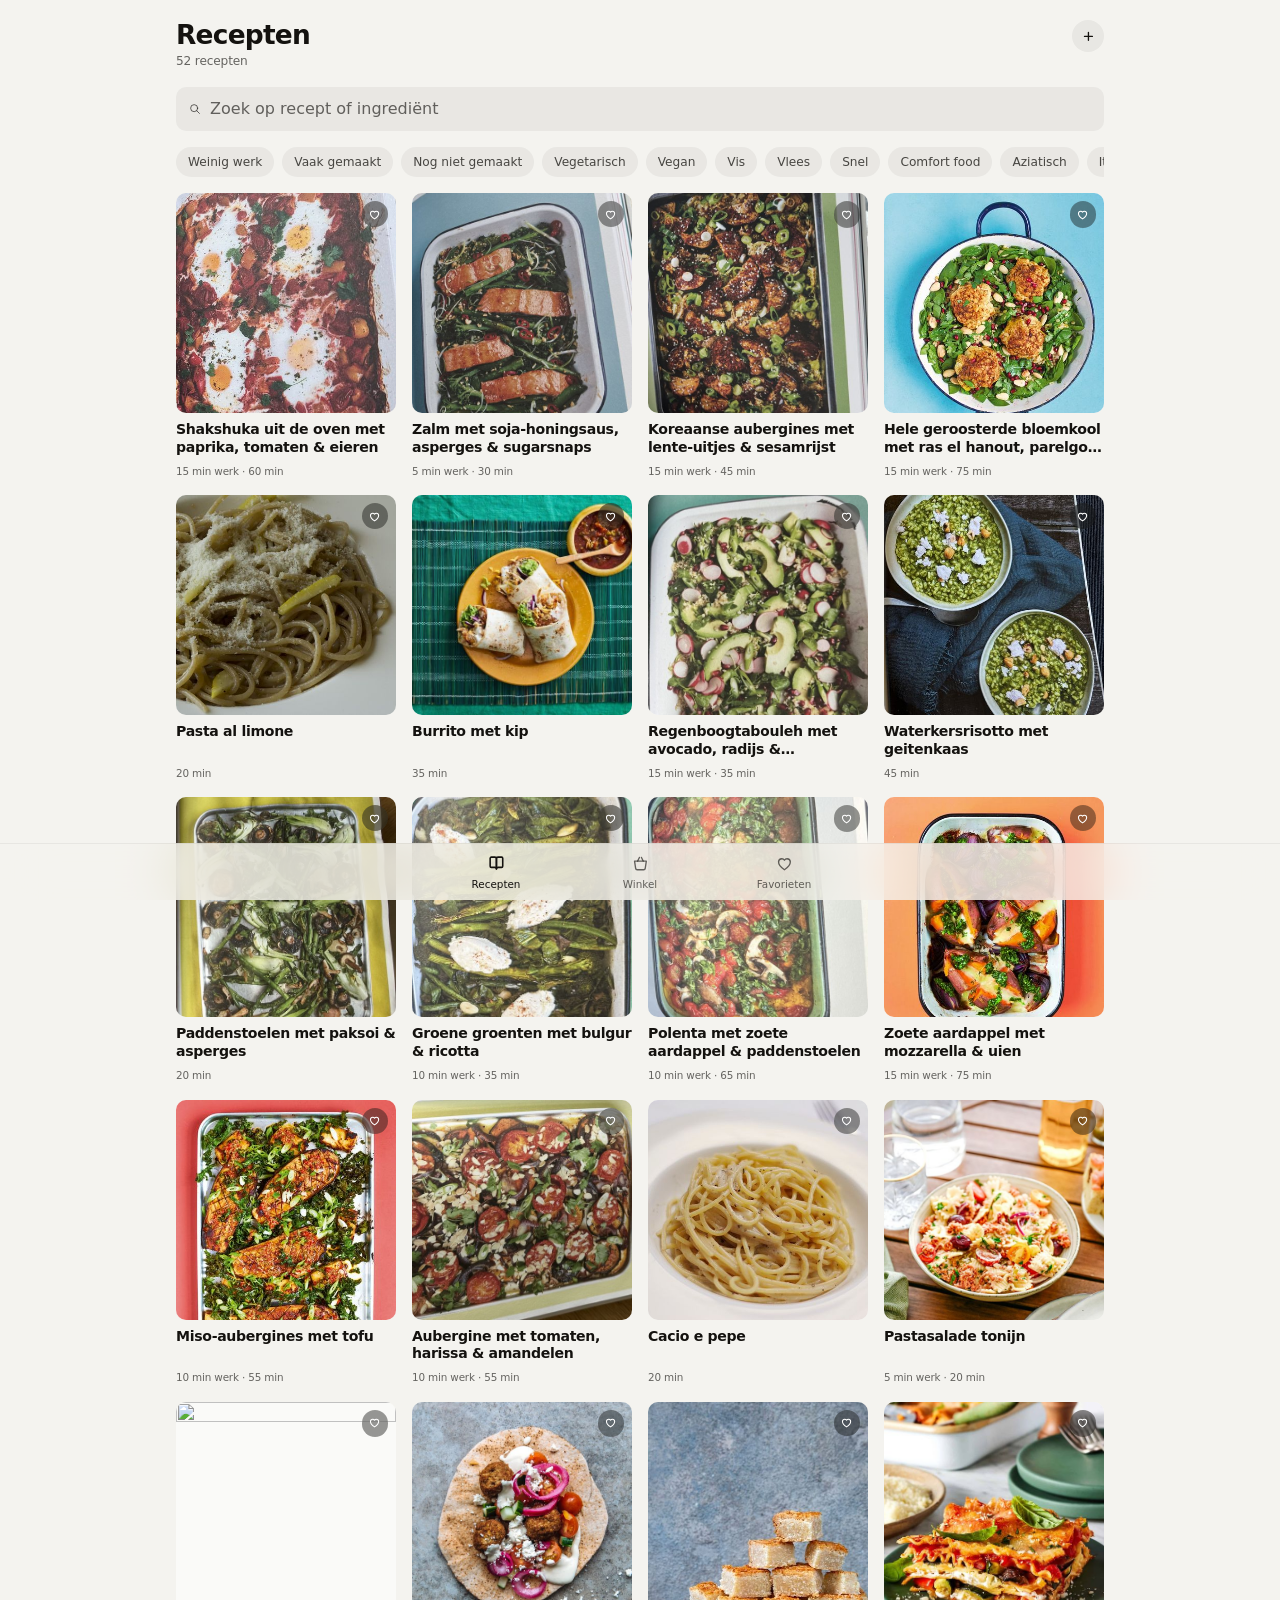
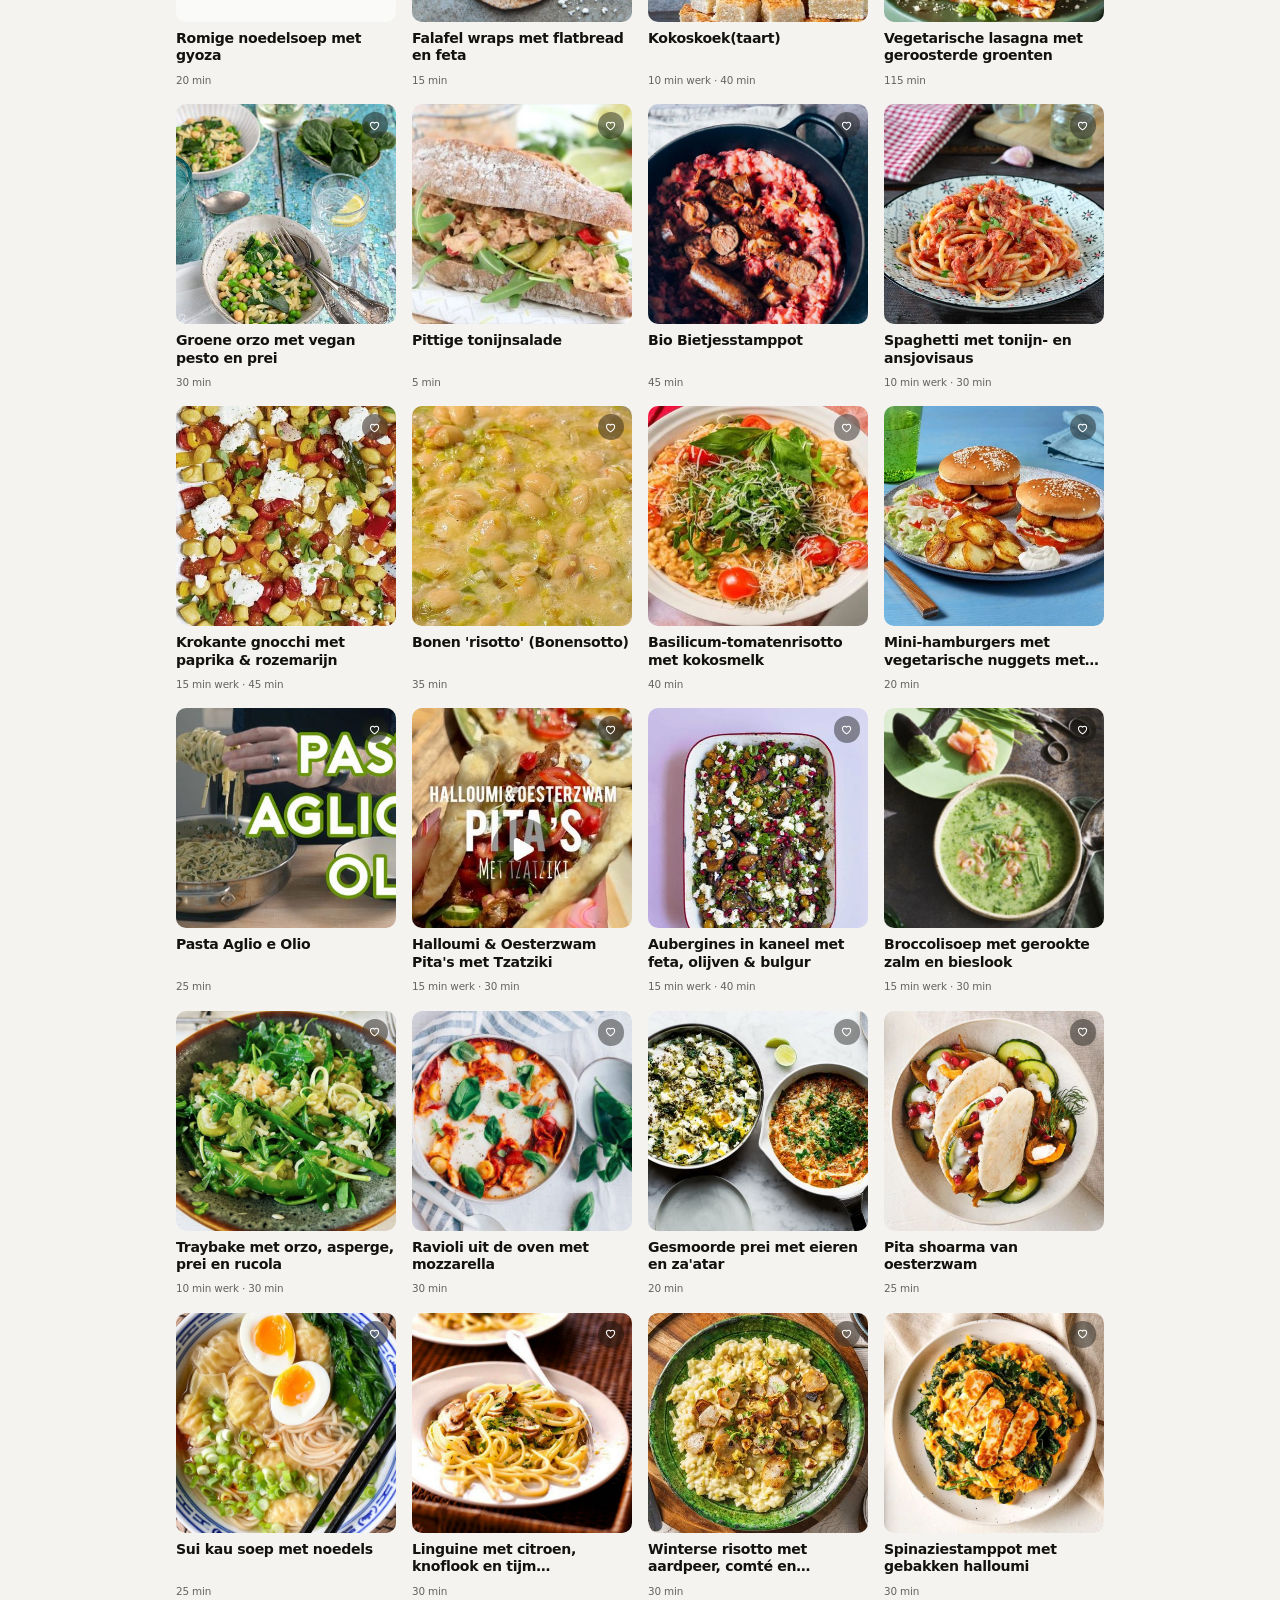
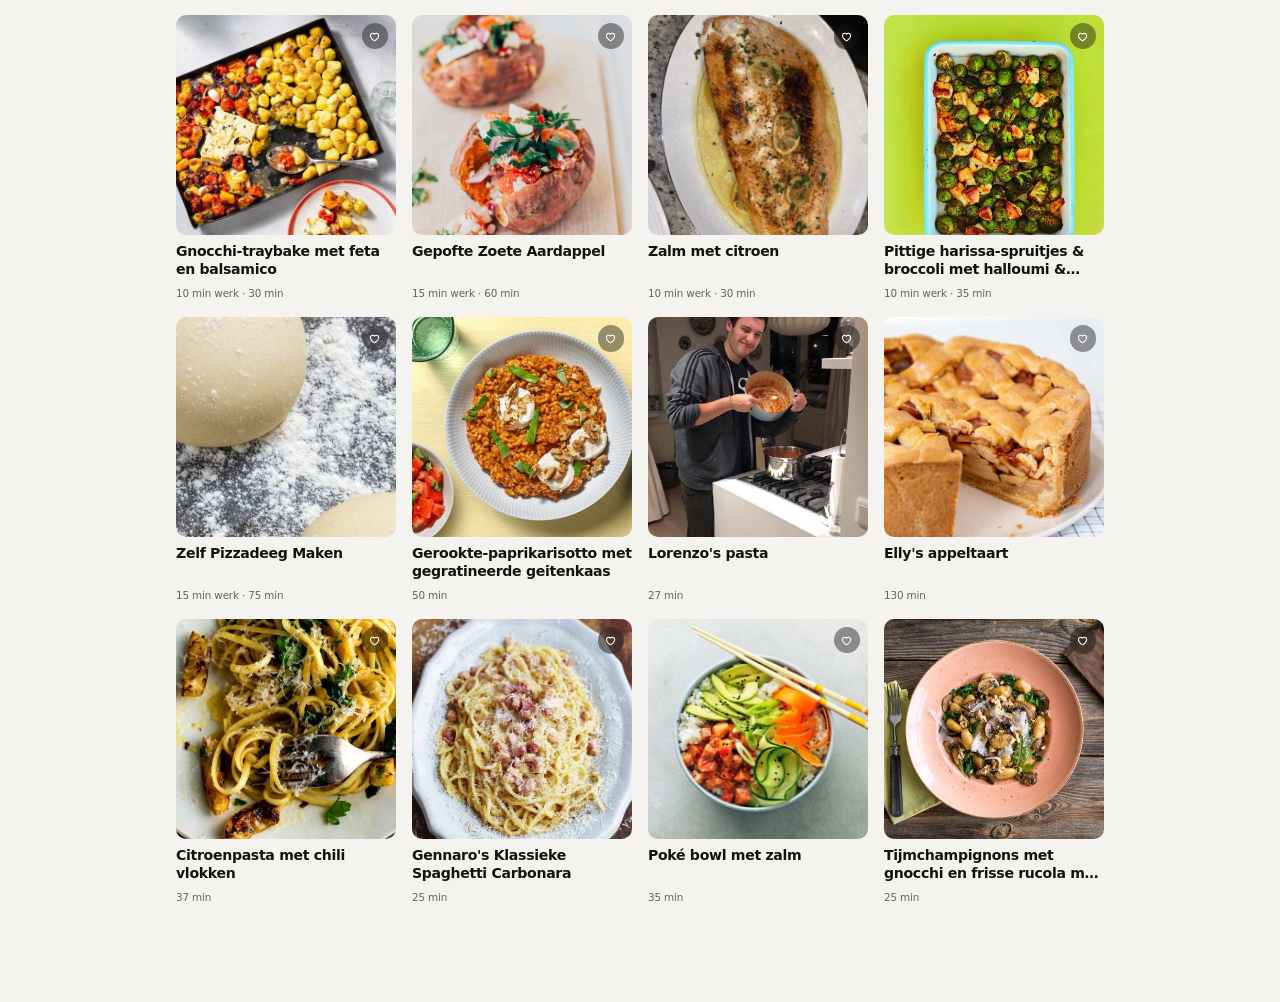
==== docs/index.html @ 6eaf12d1 "Lichtere precache, stillere controle, boodschappen over meerdere recepten Service worker: het eerste" ====
<!DOCTYPE html>
<html lang="nl">
<head>
  <meta charset="UTF-8">
  <meta name="viewport" content="width=device-width, initial-scale=1, viewport-fit=cover">
  <meta name="theme-color" content="#FFFFFF" media="(prefers-color-scheme: light)">
  <meta name="theme-color" content="#0B0B0A" media="(prefers-color-scheme: dark)">
  <meta name="description" content="Persoonlijke receptenverzameling van Shar &amp; Robin">
  <meta property="og:title" content="Onze Recepten">
  <meta property="og:description" content="Persoonlijke receptenverzameling van Shar &amp; Robin">
  <meta property="og:type" content="website">
  <title>Onze Recepten</title>
  <link rel="stylesheet" href="./css/style.css?v=311950">
  <link rel="manifest" href="./manifest.json">
  <link rel="apple-touch-icon" href="./img/icon-192.png">
  <meta name="apple-mobile-web-app-capable" content="yes">
</head>
<body>

<svg width="0" height="0" style="position:absolute" aria-hidden="true"><defs>
  <g id="i-boek"><path d="M4 5.5A1.5 1.5 0 0 1 5.5 4H10a2 2 0 0 1 2 2v13a2 2 0 0 0-2-2H5.5A1.5 1.5 0 0 1 4 15.5z"/><path d="M20 5.5A1.5 1.5 0 0 0 18.5 4H14a2 2 0 0 0-2 2v13a2 2 0 0 1 2-2h4.5a1.5 1.5 0 0 0 1.5-1.5z"/></g>
  <g id="i-mand"><path d="M4.5 9h15l-1.4 9.2a2 2 0 0 1-2 1.8H7.9a2 2 0 0 1-2-1.8z"/><path d="M8.5 9l2.2-4.6M15.5 9l-2.2-4.6"/></g>
  <g id="i-hart"><path d="M12 20s-7.5-4.7-7.5-10A4.2 4.2 0 0 1 8.7 6c1.4 0 2.6.7 3.3 1.9C12.7 6.7 13.9 6 15.3 6a4.2 4.2 0 0 1 4.2 4c0 5.3-7.5 10-7.5 10z"/></g>
  <g id="i-zoek"><circle cx="10.5" cy="10.5" r="6"/><path d="M15 15l4.5 4.5"/></g>
  <g id="i-plus"><path d="M12 7v10M7 12h10"/></g>
</defs></svg>

  <header class="site-header">
    <div>
      <h1 class="grote-titel" id="kop-titel">Recepten</h1>
      <p class="ondertitel" id="recept-teller"></p>
    </div>
    <a class="rondknop" href="./import.html" aria-label="Recept toevoegen">
      <svg class="ic" viewBox="0 0 24 24"><use href="#i-plus"/></svg>
    </a>
  </header>

  <main class="container">
    <div class="search-bar">
      <label class="zoekveld">
        <svg class="ic klein" viewBox="0 0 24 24"><use href="#i-zoek"/></svg>
        <input type="search" id="zoekbalk" placeholder="Zoek op recept of ingrediënt" autocomplete="off">
      </label>
    </div>
    <div class="tag-filters" id="tag-filters"></div>
    <div class="recepten-grid" id="recepten-grid"></div>
  </main>

  <nav class="tabbalk" aria-label="Hoofdnavigatie">
    <a class="tab" href="./index.html" aria-current="page">
      <svg class="ic" viewBox="0 0 24 24"><use href="#i-boek"/></svg><em>Recepten</em></a>
    <a class="tab" href="./winkel.html">
      <svg class="ic" viewBox="0 0 24 24"><use href="#i-mand"/></svg><em>Winkel</em></a>
    <a class="tab" href="./index.html?favoriet=1">
      <svg class="ic" viewBox="0 0 24 24"><use href="#i-hart"/></svg><em>Favorieten</em></a>
  </nav>

  <script src="./js/gedeeld.js?v=311950"></script>
  <script>
    const ALLE_TAGS = ['vegetarisch','vegan','vis','vlees','snel','comfort food',
                       'Aziatisch','Italiaans','ontbijt','lunch','diner','snack'];

    let alleRecepten = [];
    let actiefTag = null;
    let zoekterm = '';
    let alleenFavorieten = new URLSearchParams(location.search).get('favoriet') === '1';
    let kookfilter = null;          // 'werk' | 'vaak' | 'nooit' | null

    /* Weinig werk: hooguit een kwartier snijden, en daarna doet de oven of de
       koelkast het. Dat is de reden om voor een traybake te kiezen. */
    function weinigWerk(r) {
      return (r.actieve_tijd || 99) <= 15 && (r.passieve_tijd || 0) >= 15;
    }

    async function laadRecepten() {
      const res = await fetch('./data/recepten.json', { cache: 'no-cache' });
      alleRecepten = (await res.json()).recepten;
      if (alleenFavorieten) {
        document.getElementById('kop-titel').textContent = 'Favorieten';
        document.querySelectorAll('.tab').forEach(t =>
          t.removeAttribute('aria-current'));
        document.querySelectorAll('.tab')[2].setAttribute('aria-current', 'page');
      }
      renderTags();
      renderRecepten();
    }

    function renderTags() {
      const c = document.getElementById('tag-filters');
      const chips = [
        { id: 'werk',  label: 'Weinig werk',  aan: kookfilter === 'werk' },
        { id: 'vaak',  label: 'Vaak gemaakt',  aan: kookfilter === 'vaak' },
        { id: 'nooit', label: 'Nog niet gemaakt', aan: kookfilter === 'nooit' },
      ].map(x => `<button class="tag-btn${x.aan ? ' active' : ''}" data-kook="${x.id}">${x.label}</button>`);

      const tags = ALLE_TAGS
        .filter(t => alleRecepten.some(r => r.tags.includes(t)))
        .map(t => `<button class="tag-btn${actiefTag === t ? ' active' : ''}" data-tag="${t}">${metHoofdletter(t)}</button>`);

      c.innerHTML = chips.join('') + tags.join('');
      c.querySelectorAll('.tag-btn').forEach(b => b.addEventListener('click', () => {
        if (b.dataset.kook) {
          kookfilter = kookfilter === b.dataset.kook ? null : b.dataset.kook;
        } else {
          actiefTag = actiefTag === b.dataset.tag ? null : b.dataset.tag;
        }
        renderTags(); renderRecepten();
      }));
    }

    /* Zoeken op 'ui' gaf 43 van de 52 recepten, want 'ui' zit ook in bouillon,
       kristalsuiker en linguine. En 'ei' in kwaliteit en kleingehakt.
       Daarom: korte termen moeten aan het begin van een woord staan. Vanaf
       vier letters mag het ook middenin, want dan zoek je meestal op een
       samenstelling — 'kool' hoort boerenkool en bloemkool te vinden. */
    function zoekMatch(r, term) {
      const woordBegin = new RegExp('(^|[^a-zà-ÿ])' + term.replace(/[.*+?^${}()|[\]\\]/g, '\\$&'), 'i');
      const raak = (tekst) => term.length >= 4
        ? tekst.toLowerCase().includes(term)
        : woordBegin.test(tekst);
      return raak(r.titel) || r.ingredienten.some(i => raak(i.naam));
    }

    function renderRecepten() {
      const grid = document.getElementById('recepten-grid');
      let lijst = [...alleRecepten];

      if (alleenFavorieten) {
        const fav = laadFavorieten();
        lijst = lijst.filter(r => fav.includes(r.id));
      }
      if (kookfilter === 'werk')  lijst = lijst.filter(weinigWerk);
      if (kookfilter === 'vaak')  lijst = lijst.filter(r => aantalGemaakt(r.id) > 0);
      if (kookfilter === 'nooit') lijst = lijst.filter(r => aantalGemaakt(r.id) === 0);
      if (actiefTag) lijst = lijst.filter(r => r.tags.includes(actiefTag));
      if (zoekterm) lijst = lijst.filter(r => zoekMatch(r, zoekterm.toLowerCase()));

      // Wat je vaak maakt hoort bovenaan; daarna wat het laatst is toegevoegd
      lijst.sort((a, b) => aantalGemaakt(b.id) - aantalGemaakt(a.id)
                        || (b.datum_toegevoegd || '').localeCompare(a.datum_toegevoegd || ''));

      document.getElementById('recept-teller').textContent =
        lijst.length === alleRecepten.length
          ? `${lijst.length} recepten`
          : `${lijst.length} van ${alleRecepten.length} recepten`;

      if (!lijst.length) {
        grid.innerHTML = `<div class="empty-state">${
          alleenFavorieten ? 'Nog geen favorieten. Tik op een hartje om er een toe te voegen.'
                           : 'Geen recepten gevonden.'}</div>`;
        return;
      }

      const fav = laadFavorieten();
      grid.innerHTML = lijst.map(r => {
        // Het overzicht gebruikt de kleine versie uit img/kaart: een kaartje is
        // 171px breed, de grote foto 1400px. Scheelt zeventig procent over
        // mobiel internet. Bestaat die niet, dan valt hij terug op de grote.
        const kaartFoto = r.afbeelding && !r.afbeelding.startsWith('http')
          ? r.afbeelding.replace('img/recept/', 'img/kaart/')
          : r.afbeelding;
        const img = r.afbeelding
          ? `<img class="recept-card__img" src="${kaartFoto}" alt="" loading="lazy"
                  onerror="this.onerror=null;this.src='${r.afbeelding}'">`
          : `<div class="recept-card__img-placeholder"><span>${r.titel.trim()[0] || '?'}</span></div>`;
        const aan = fav.includes(r.id);
        // Normaal is de totale tijd het getal waar je op plant. Maar bij een
        // traybake kies je juist op hoe lang je zélf bezig bent — de rest
        // staat in de oven. Dan noemen we allebei.
        const totaal = r.bereidingstijd || r.actieve_tijd;
        const tijd = weinigWerk(r)
          ? `${r.actieve_tijd} min werk · ${totaal} min`
          : `${totaal} min`;
        const gemaakt = aantalGemaakt(r.id) ? ` · ${gemaaktTekst(r.id)}` : '';
        return `
          <a class="recept-card" href="./recept.html?id=${r.id}">
            ${img}
            <button class="hart-btn" data-recept="${r.id}" aria-pressed="${aan}"
                    aria-label="${aan ? 'Uit favorieten' : 'Aan favorieten'}">
              <svg viewBox="0 0 24 24"><use href="#i-hart"/></svg></button>
            <span class="recept-card__title">${r.titel}</span>
            <span class="recept-card__meta">${tijd}${gemaakt}</span>
          </a>`;
      }).join('');

      grid.querySelectorAll('.hart-btn').forEach(k => k.addEventListener('click', e => {
        e.preventDefault(); e.stopPropagation();
        const aan = wisselFavoriet(k.dataset.recept);
        k.setAttribute('aria-pressed', String(aan));
        if (alleenFavorieten) renderRecepten();
      }));
    }

    document.getElementById('zoekbalk').addEventListener('input', e => {
      zoekterm = e.target.value.trim();
      renderRecepten();
    });

    if ('serviceWorker' in navigator) navigator.serviceWorker.register('./sw.js').catch(() => {});
    laadRecepten();
  </script>
</body>
</html>
---- docs/css/style.css ----
/* ==========================================================================
   Onze Recepten
   Grijswaarde-interface: de enige kleur komt uit het eten. Licht en donker
   volgen het systeem. Alle maten in rem, zodat Dynamic Type werkt.
   ========================================================================== */

:root {
  /* LICHT — papier, geen systeemgrijs en geen crème */
  /* De kaart is de lichtere laag, net als in donkere modus. Zo ligt hij
     zichtbaar op de pagina in plaats van erin te verdwijnen; wit-op-wit
     met 2% verschil las als één vlak. */
  --grond:#F4F3EF; --grond-rgb:244,243,239;
  --laag:#FFFFFF; --laag-2:#FAFAF8;
  --lijn:rgba(20,18,15,.11); --lijn-sterk:rgba(20,18,15,.20);
  --inkt:#14120F;
  --inkt-2:rgba(20,18,15,.76);   /* donkere inkt heeft méér dekking nodig */
  --inkt-3:rgba(20,18,15,.64);   /* dan lichte inkt voor hetzelfde contrast */
  --inkt-om:#FFFFFF;
  --vlak:rgba(20,18,15,.05);
  --actief:#1C7F3B;
  --waarschuwing:#B2521B;
  --echo:0;                      /* op papier geen vervaagde foto achter tekst */
  --titel-over:0px; --titel-op-foto:var(--inkt); --titel-schaduw:none; --scrim:0;

  --sf:-apple-system,BlinkMacSystemFont,"SF Pro Text","SF Pro Display",
       "Helvetica Neue","Segoe UI",system-ui,sans-serif;

  /* Zes stappen, geen willekeurige decimalen. In rem voor Dynamic Type. */
  --t-display:1.88rem; --t-kop:1.65rem; --t-title:1.29rem; --t-body:1rem;
  --t-sub:.88rem; --t-foot:.76rem; --t-cap:.65rem;

  --r-groep:16px; --r-klein:8px; --r-groot:20px; --r-ctl:10px; --r-pil:999px;
  /* Ruimteschaal op een 4-punts raster. In rem, niet px: zo groeit de ruimte
     mee als iemand de tekst groter zet. Bij standaardgrootte is --s-1 exact
     4px, --s-4 exact 16px, enzovoort. Gebruik deze en verzin geen eigen maat. */
  --s-1:.25rem; --s-2:.5rem;  --s-3:.75rem; --s-4:1rem;
  --s-5:1.25rem; --s-6:1.5rem; --s-7:2rem;  --s-8:2.5rem; --s-9:3rem;
  --marge:var(--s-4);
}

@media (prefers-color-scheme:dark){ :root:not([data-theme="light"]){
  /* DONKER — de foto gloeit in een donkere kamer */
  --grond:#0B0B0A; --grond-rgb:11,11,10;
  --laag:#151413; --laag-2:#1E1D1B;
  --lijn:rgba(255,255,255,.09); --lijn-sterk:rgba(255,255,255,.16);
  --inkt:#FAF9F7;
  --inkt-2:rgba(250,249,247,.70);
  --inkt-3:rgba(250,249,247,.54);
  --inkt-om:#111111;
  --vlak:rgba(255,255,255,.06);
  --actief:#5BC46A;
  --waarschuwing:#E8913F;
  --echo:.20;
  --titel-over:-2.6rem; --titel-op-foto:#FFFFFF;
  --titel-schaduw:0 1px 24px rgba(0,0,0,.55); --scrim:1;
}}
:root[data-theme="dark"]{
  --grond:#0B0B0A; --grond-rgb:11,11,10;
  --laag:#151413; --laag-2:#1E1D1B;
  --lijn:rgba(255,255,255,.09); --lijn-sterk:rgba(255,255,255,.16);
  --inkt:#FAF9F7;
  --inkt-2:rgba(250,249,247,.70);
  --inkt-3:rgba(250,249,247,.54);
  --inkt-om:#111111;
  --vlak:rgba(255,255,255,.06);
  --actief:#5BC46A;
  --waarschuwing:#E8913F;
  --echo:.20;
  --titel-over:-2.6rem; --titel-op-foto:#FFFFFF;
  --titel-schaduw:0 1px 24px rgba(0,0,0,.55); --scrim:1;
}

*,*::before,*::after{ box-sizing:border-box; margin:0; padding:0 }

/* ── DYNAMIC TYPE ──────────────────────────────────────────────────────────
   iOS geeft via -apple-system-body de tekstgrootte terug die de gebruiker in
   Instellingen heeft gekozen. Omdat alles in rem staat, schaalt de hele app
   daarmee mee. Zonder die ondersteuning valt hij terug op de browserinstelling. */
html{ font-size:100%; -webkit-text-size-adjust:100%; scroll-behavior:smooth }
@supports (font:-apple-system-body){
  html{ font:-apple-system-body; font-family:var(--sf) }
}

body{
  font-family:var(--sf);
  background:var(--grond);
  color:var(--inkt);
  font-size:var(--t-body);
  line-height:1.47;
  letter-spacing:-.01em;
  min-height:100vh;
  -webkit-font-smoothing:antialiased;
  -moz-osx-font-smoothing:grayscale;
}
a{ color:inherit }
::selection{ background:var(--vlak) }
:focus-visible{ outline:2px solid var(--inkt); outline-offset:2px; border-radius:var(--r-klein) }

/* ── ICONEN ──────────────────────────────────────────────────────────────── */
.ic{ width:min(1.18rem,26px); height:min(1.18rem,26px); stroke:currentColor; stroke-width:1.7; fill:none;
     stroke-linecap:round; stroke-linejoin:round; display:block; flex-shrink:0 }
.ic.klein{ width:min(.88rem,20px); height:min(.88rem,20px) }

/* ── LAYOUT ──────────────────────────────────────────────────────────────── */
.container{ max-width:60rem; margin:0 auto; padding:0 var(--marge) 6rem }
.site-header{ max-width:60rem; margin:0 auto;
  padding:var(--s-5) var(--marge) 0; display:flex; justify-content:space-between;
  align-items:flex-start; gap:var(--s-4); flex-wrap:wrap }
.site-header>div{ min-width:0; flex:1 }

.grote-titel{ font-size:min(var(--t-kop),42px); overflow-wrap:break-word; font-weight:700; letter-spacing:-.028em; line-height:1.1 }
.ondertitel{ font-size:var(--t-foot); color:var(--inkt-3); margin-top:var(--s-1) }

/* Gerechtnaam */
.gerecht{ font-weight:700; letter-spacing:-.032em; line-height:1.06; text-wrap:balance }

/* ── ZOEKEN EN FILTEREN ──────────────────────────────────────────────────── */
.search-bar{ display:flex; gap:var(--s-2); align-items:center; margin:var(--s-4) 0 var(--s-4) }
/* Minstens 44px hoog: je tikt hier met een mandje in je andere hand. */
.zoekveld{ flex:1; display:flex; align-items:center; gap:var(--s-2); min-height:44px;
  background:var(--vlak); border-radius:var(--r-ctl); padding:var(--s-2) var(--s-3) }
.zoekveld .ic{ color:var(--inkt-3) }
/* iOS Safari zoomt het hele scherm in zodra je in een veld tikt dat kleiner
   is dan 16px. Vandaar de ondergrens; var(--t-sub) mag groter worden. */
input[type="search"],input[type="text"],textarea,select{
  font-family:inherit; font-size:max(16px,var(--t-sub)); color:var(--inkt);
  background:transparent; border:none; width:100%; padding:0 }
input[type="search"]::placeholder{ color:var(--inkt-3) }
input[type="search"]:focus,textarea:focus,select:focus{ outline:none }
select{ background:var(--vlak); border-radius:var(--r-ctl); padding:var(--s-2) var(--s-3);
  cursor:pointer; -webkit-appearance:none; appearance:none }

.rondknop{ position:relative; width:min(2rem,40px); height:min(2rem,40px); border-radius:50%;
  background:var(--vlak); color:var(--inkt); border:none; display:grid;
  place-items:center; cursor:pointer; text-decoration:none; flex-shrink:0 }
/* Raakvlak 44px, ook al is de vorm kleiner — Apple's minimum */
.rondknop::before,.portie-btn::before,.hart-btn::before{
  content:""; position:absolute; top:50%; left:50%; width:44px; height:44px;
  transform:translate(-50%,-50%) }

.tag-filters{ display:flex; gap:var(--s-2); overflow-x:auto; padding-bottom:var(--s-4);
  scrollbar-width:none; -webkit-overflow-scrolling:touch }
.tag-filters::-webkit-scrollbar{ display:none }
.tag-btn{ flex-shrink:0; padding:var(--s-2) var(--s-3); background:var(--vlak);
  color:var(--inkt-2); border:none; border-radius:var(--r-pil);
  font-family:inherit; font-size:var(--t-foot); cursor:pointer }
.tag-btn.active{ background:var(--inkt); color:var(--inkt-om); font-weight:600 }

/* ── RECEPTKAARTEN ───────────────────────────────────────────────────────── */
.recepten-grid{ display:grid; gap:var(--s-4);
  grid-template-columns:repeat(auto-fill,minmax(min(9.5rem,100%),1fr)) }
.recept-card{ position:relative; display:flex; flex-direction:column; gap:var(--s-2);
  text-decoration:none; color:inherit }
.recept-card__img,.recept-card__img-placeholder{
  width:100%; aspect-ratio:1/1; object-fit:cover; object-position:center 32%;
  border-radius:var(--r-ctl);
  background:var(--laag-2); display:block }
/* Nog geen foto? Dan de beginletter in de serif, zodat de kaart bedoeld
   oogt in plaats van stuk. */
.recept-card__img-placeholder{ display:grid; place-items:center;
  border:1px solid var(--lijn) }
.recept-card__img-placeholder span{ font-weight:600; font-size:2rem;
  color:var(--inkt-3); letter-spacing:-.03em; line-height:1 }
.recept-hero-placeholder{ display:grid; place-items:center }
.recept-hero-placeholder span{ font-size:3rem; font-weight:600;
  color:var(--inkt-3); letter-spacing:-.03em }
.recept-card__title{ font-size:min(var(--t-sub),22px);
  overflow-wrap:break-word; font-weight:600;
  line-height:1.26; letter-spacing:-.022em;
  /* twee vaste regels, anders wordt het raster rafelig */
  height:2.48em; overflow:hidden; display:-webkit-box; -webkit-line-clamp:2;
  -webkit-box-orient:vertical }
.recept-card__meta{ font-size:var(--t-cap); color:var(--inkt-3);
  font-variant-numeric:tabular-nums }
.recept-card__bron,.recept-card__beschrijving{ display:none }
.recept-card__match{ font-size:var(--t-cap); color:var(--inkt-2) }

.hart-btn{ position:absolute; top:var(--s-2); right:var(--s-2); width:min(1.65rem,34px); height:min(1.65rem,34px);
  border-radius:50%; border:none; background:rgba(11,11,10,.42);
  -webkit-backdrop-filter:blur(12px); backdrop-filter:blur(12px);
  display:grid; place-items:center; cursor:pointer; z-index:2 }
.hart-btn svg{ width:.82rem; height:.82rem; stroke:#FFF; stroke-width:1.9; fill:none;
  stroke-linecap:round; stroke-linejoin:round }
.hart-btn[aria-pressed="true"] svg{ fill:#FFF }
.hart-btn--detail{ position:static; width:min(2rem,40px); height:min(2rem,40px);
  background:var(--vlak); margin-left:auto }
.hart-btn--detail svg{ stroke:var(--inkt); width:1rem; height:1rem }
.hart-btn--detail[aria-pressed="true"] svg{ fill:var(--inkt) }

.empty-state,.not-found{ grid-column:1/-1; text-align:center; padding:var(--s-9) var(--s-4);
  color:var(--inkt-3); font-size:var(--t-sub) }

/* ── TABBALK ─────────────────────────────────────────────────────────────── */
.tabbalk{ position:fixed; left:0; right:0; bottom:0; z-index:60;
  background:rgba(var(--grond-rgb),.80);
  -webkit-backdrop-filter:blur(26px) saturate(180%);
  backdrop-filter:blur(26px) saturate(180%);
  box-shadow:inset 0 .5px 0 var(--lijn);
  padding:.5rem 0 calc(.3rem + env(safe-area-inset-bottom));
  display:grid; grid-template-columns:repeat(3,1fr) }
.tab{ display:flex; flex-direction:column; align-items:center; justify-content:center;
  gap:var(--s-1); min-height:44px; color:var(--inkt-3); text-decoration:none; padding:2px 0 }
.tab[aria-current="page"]{ color:var(--inkt) }
.tab em{ font-size:min(var(--t-cap),13px); font-style:normal; font-weight:500; letter-spacing:0 }
.tab[aria-current="page"] svg{ stroke-width:2 }

/* ── DETAILPAGINA ────────────────────────────────────────────────────────── */
.echo{ position:fixed; inset:0; z-index:-1; overflow:hidden; pointer-events:none }
.echo img{ position:absolute; top:-20%; left:-24%; width:148%; height:72%;
  object-fit:cover; filter:blur(60px) saturate(140%); opacity:var(--echo) }
.echo::after{ content:""; position:absolute; inset:0;
  background:linear-gradient(to bottom,rgba(var(--grond-rgb),.55) 0%,
    rgba(var(--grond-rgb),.93) 34%,var(--grond) 56%) }

.recept-hero{ position:relative; width:100%; max-height:42vh; object-fit:cover;
  object-position:center 32%; display:block; background:var(--laag-2) }
.recept-hero-placeholder{ width:100%; height:26vh; background:var(--laag-2) }
.hero-wrap{ position:relative }
.hero-wrap::after{ content:""; position:absolute; inset:0; opacity:var(--scrim);
  pointer-events:none;
  background:linear-gradient(to top,var(--grond) 0%,rgba(var(--grond-rgb),.6) 32%,
    transparent 76%) }
.hero-acties{ position:absolute; top:var(--s-4); left:var(--marge); right:var(--marge);
  z-index:4; display:flex; justify-content:space-between; align-items:center }
.hero-acties .rondknop{ width:2.1rem; height:2.1rem; background:rgba(11,11,10,.46);
  -webkit-backdrop-filter:blur(20px) saturate(180%);
  backdrop-filter:blur(20px) saturate(180%); color:#FFF }

.recept-detail{ max-width:44rem; margin:0 auto; padding:0 var(--marge) 7rem }
.recept-detail__header{ margin-top:var(--titel-over); position:relative; z-index:3 }
.recept-detail__title{ font-size:min(var(--t-display),46px);
  overflow-wrap:break-word;
  font-weight:700; letter-spacing:-.032em; line-height:1.06; text-wrap:balance;
  color:var(--titel-op-foto); text-shadow:var(--titel-schaduw) }
.recept-detail__meta{ display:flex; flex-wrap:wrap; gap:var(--s-2); align-items:center;
  font-size:var(--t-foot); color:var(--inkt-2); margin-top:var(--s-2) }
.recept-detail__meta .pip{ width:2.5px; height:2.5px; border-radius:50%;
  background:var(--inkt-3) }
.gemaakt{ display:flex; align-items:center; gap:var(--s-2); font-size:var(--t-foot);
  color:var(--inkt-2); margin-top:var(--s-2) }
.gemaakt .ic{ stroke:var(--actief) }
.recept-detail__tags{ display:flex; flex-wrap:wrap; gap:var(--s-1); margin-top:var(--s-2) }
.tag{ font-size:var(--t-cap); padding:2px var(--s-2); border-radius:var(--r-pil);
  background:var(--vlak); color:var(--inkt-3) }
.terug-link{ display:none }

/* ── FASE-TABS ───────────────────────────────────────────────────────────── */
.fase-balk{ position:sticky; top:0; z-index:40; margin:var(--s-5) 0 var(--s-4);
  padding:var(--s-2) 0; background:rgba(var(--grond-rgb),.84);
  -webkit-backdrop-filter:blur(20px) saturate(180%);
  backdrop-filter:blur(20px) saturate(180%) }
.fase-tabs{ position:relative; display:grid; grid-auto-flow:column;
  /* minmax(0,1fr) zodat de kolommen mogen krimpen bij grote letters */
  grid-auto-columns:minmax(0,1fr); background:var(--vlak); border-radius:var(--r-ctl); padding:2px }
.fase-tabs__pil{ position:absolute; top:2px; bottom:2px; border-radius:var(--r-klein);
  background:var(--inkt); pointer-events:none;
  transition:transform .3s cubic-bezier(.32,.72,0,1),width .3s cubic-bezier(.32,.72,0,1) }
.fase-tab{ position:relative; z-index:1; border:none; background:none;
  font-family:inherit; font-size:min(var(--t-foot),13px); font-weight:600; color:var(--inkt-2);
  padding:var(--s-2) var(--s-1); cursor:pointer; border-radius:var(--r-klein);
  display:flex; align-items:center; justify-content:center; gap:var(--s-1);
  min-width:0; overflow:hidden; transition:color .22s ease }
/* Het label krijgt zijn eigen ruimte zodat hij rechts afbreekt met een puntje,
   in plaats van gecentreerd aan beide kanten te worden afgeknipt. */
.fase-tab__label{ flex:0 1 auto; min-width:0; overflow:hidden;
  text-overflow:ellipsis; white-space:nowrap }
.fase-tab[aria-selected="true"]{ color:var(--inkt-om) }
.fase-tab__badge{ font-weight:400; color:var(--inkt-3); font-variant-numeric:tabular-nums }
.fase-tab[aria-selected="true"] .fase-tab__badge{ color:rgba(var(--grond-rgb),.75) }
.fase-paneel[hidden]{ display:none }

/* ── GROEPEN EN LIJSTEN ──────────────────────────────────────────────────── */
.blok-titel,.groepkop{ font-size:var(--t-foot); font-weight:600; letter-spacing:.09em;
  text-transform:uppercase; color:var(--inkt-3); padding:var(--s-5) var(--s-4) var(--s-2) }
.ingredienten-lijst{ list-style:none; background:var(--laag);
  border-radius:var(--r-groep); overflow:hidden }
.ingredienten-lijst li{ display:flex; align-items:center; gap:var(--s-3); flex-wrap:wrap;
  padding:var(--s-3) var(--s-3); min-height:2.7rem }
.ingredienten-lijst li+li{ box-shadow:inset 0 .5px 0 var(--lijn) }
.ingredienten-lijst li.ing--gedaan{ opacity:.36 }
.ingredienten-lijst li.ing--gedaan .ingredient-naam{ text-decoration:line-through }

.vink{ position:relative; width:min(1.3rem,28px); height:min(1.3rem,28px); border-radius:50%;
  border:1.6px solid var(--inkt-3); flex-shrink:0; display:grid; place-items:center;
  cursor:pointer; background:none; padding:0 }
.vink::before{ content:""; position:absolute; top:50%; left:50%; width:44px;
  height:44px; transform:translate(-50%,-50%) }
.vink svg{ display:none; width:.7rem; height:.7rem; stroke:var(--inkt-om);
  stroke-width:2.4; fill:none; stroke-linecap:round; stroke-linejoin:round }
.vink[aria-pressed="true"]{ background:var(--inkt); border-color:var(--inkt) }
.vink[aria-pressed="true"] svg{ display:block }

.ingredient-foto,.ingredient-foto--leeg{ width:min(2.35rem,44px); height:min(2.35rem,44px);
  border-radius:var(--r-klein); flex-shrink:0; object-fit:contain; background:#FFF }
.ingredient-foto--leeg{ background:var(--laag-2); border:1px solid var(--lijn) }
/* Geen AH-product maar wel herkenbaar: water, zout, olie en kruiden krijgen
   een getekend icoontje in plaats van een leeg vakje. */
.ingredient-foto--icoon{ width:min(2.35rem,44px); height:min(2.35rem,44px);
  border-radius:var(--r-klein); flex-shrink:0; background:var(--vlak);
  display:grid; place-items:center }
.ingredient-foto--icoon svg{ width:58%; height:58%; fill:none; stroke:var(--inkt-2);
  stroke-width:1.5; stroke-linecap:round; stroke-linejoin:round }
.ingredient-naam{ flex:1 1 5rem; min-width:0; font-size:var(--t-body); cursor:pointer;
  line-height:1.3; overflow-wrap:anywhere }
.ingredient-ah{ display:block; font-size:var(--t-foot); color:var(--inkt-3);
  margin-top:2px; line-height:1.25; overflow-wrap:anywhere }
.ingredient-ah.let{ color:var(--waarschuwing); font-weight:600 }
.ingredient-hoeveelheid{ font-size:var(--t-body); color:var(--inkt-2);
  font-variant-numeric:tabular-nums; white-space:nowrap; cursor:pointer;
  margin-left:auto }

/* ── PORTIESCHALER ───────────────────────────────────────────────────────── */
.portie-schaler{ display:flex; align-items:center; gap:var(--s-3); flex-wrap:wrap;
  background:var(--laag); border-radius:var(--r-groep); padding:var(--s-2) var(--s-3);
  margin-bottom:var(--s-3); font-size:var(--t-sub) }
.portie-schaler label{ margin-right:auto }
.portie-btn{ position:relative; width:min(1.65rem,34px); height:min(1.65rem,34px); border:none;
  border-radius:50%; background:var(--vlak); color:var(--inkt); cursor:pointer;
  display:grid; place-items:center }
.portie-aantal{ font-size:min(var(--t-body),26px); font-weight:600; min-width:1.1rem;
  text-align:center; font-variant-numeric:tabular-nums }

/* ── STAPPEN ─────────────────────────────────────────────────────────────── */
.stappen-blok{ display:flex; flex-direction:column; gap:var(--s-2) }
.stap{ display:flex; flex-wrap:wrap; gap:var(--s-3); align-items:flex-start; background:var(--laag);
  border-radius:var(--r-groep); padding:var(--s-3) var(--s-3); cursor:pointer }
.stap--gedaan{ opacity:.42 }
.stap--gedaan .stap-tekst{ text-decoration:line-through }
.stap-nummer{ flex-shrink:0; width:1.3rem; height:1.3rem; border-radius:50%;
  background:var(--vlak); color:var(--inkt-2); font-size:var(--t-cap);
  font-weight:600; display:grid; place-items:center; font-variant-numeric:tabular-nums }
.stap--gedaan .stap-nummer{ background:var(--actief); color:#FFF }
.stap-tekst{ flex:1 1 0; min-width:0; font-size:var(--t-sub); line-height:1.5 }
.stap-timer-knop{ display:inline-flex; align-items:center; gap:var(--s-1);
  margin-left:var(--s-2); padding:2px var(--s-2); border:1px solid var(--lijn-sterk);
  border-radius:var(--r-pil); background:none; color:var(--inkt);
  font-family:inherit; font-size:var(--t-cap); font-weight:600; cursor:pointer;
  vertical-align:baseline }

/* ── KNOPPEN ─────────────────────────────────────────────────────────────── */
.kookmodus-btn,.boodschappen-btn,.print-btn,.hoofdknop{
  display:flex; align-items:center; justify-content:center; gap:var(--s-2); width:100%;
  padding:var(--s-3) var(--s-4); border:none; border-radius:var(--r-groep);
  font-family:inherit; font-size:var(--t-body); font-weight:600; cursor:pointer }
.kookmodus-btn,.hoofdknop{ background:var(--inkt); color:var(--inkt-om);
  margin-bottom:var(--s-2) }
.boodschappen-btn,.print-btn{ background:var(--vlak); color:var(--inkt);
  margin-top:var(--s-2) }

/* Verwijderen is onomkeerbaar, dus hij staat stil tot je hem echt aanwijst */
.verwijder-btn{ display:flex; align-items:center; justify-content:center; width:100%;
  margin-top:var(--s-2); padding:var(--s-3) var(--s-4); border:1px solid var(--lijn);
  border-radius:var(--r-groep); background:none; color:var(--inkt-3);
  font-family:inherit; font-size:var(--t-sub); cursor:pointer }
.verwijder-btn--zeker{ border-color:var(--waarschuwing); color:var(--waarschuwing);
  font-weight:600 }
.verwijder-btn:disabled{ opacity:.6; cursor:default }
.verwijder-uitleg{ font-size:var(--t-foot); color:var(--inkt-3); text-align:center;
  margin-top:var(--s-2); line-height:1.4 }
.verwijder-uitleg[hidden]{ display:none }

/* Melding bij het toevoegen van een foto */
.foto-status{ position:relative; z-index:5; margin:var(--s-2) var(--marge) 0;
  background:var(--laag); border:1px solid var(--lijn); border-radius:var(--r-groep);
  padding:var(--s-3) var(--s-3); font-size:var(--t-foot); color:var(--inkt-2) }
.foto-status[hidden]{ display:none }

/* Eenmalig tokenveld, in de pagina zelf */
.token-veld{ margin-top:var(--s-3); background:var(--laag); border:1px solid var(--lijn);
  border-radius:var(--r-groep); padding:var(--s-3); display:flex; flex-wrap:wrap;
  gap:var(--s-2); align-items:center }
.token-veld label{ width:100%; font-size:var(--t-cap); font-weight:600;
  letter-spacing:.06em; text-transform:uppercase; color:var(--inkt-3) }
.token-veld input{ flex:1 1 9rem; min-width:0; background:var(--vlak);
  border:none; border-radius:var(--r-ctl); padding:var(--s-2) var(--s-3);
  font-family:inherit; font-size:var(--t-sub); color:var(--inkt) }
.token-veld .token-bewaar{ flex-shrink:0; border:none; border-radius:var(--r-ctl);
  background:var(--inkt); color:var(--inkt-om); font-family:inherit;
  font-size:var(--t-sub); font-weight:600; padding:var(--s-2) var(--s-4); cursor:pointer }
.token-veld p{ width:100%; font-size:var(--t-cap); color:var(--inkt-3);
  line-height:1.45 }
.token-veld b{ color:var(--inkt-2); font-weight:600 }

.boodschappen-toast{ position:fixed; left:50%; bottom:calc(5rem + env(safe-area-inset-bottom));
  transform:translateX(-50%) translateY(1rem); background:var(--inkt);
  color:var(--inkt-om); padding:var(--s-2) var(--s-4); border-radius:var(--r-pil);
  font-size:var(--t-foot); font-weight:600; opacity:0; pointer-events:none;
  transition:opacity .25s ease,transform .25s cubic-bezier(.32,.72,0,1);
  z-index:1000; max-width:90vw; text-align:center }
.boodschappen-toast.zichtbaar{ opacity:1; transform:translateX(-50%) translateY(0) }

/* ── TIMER ───────────────────────────────────────────────────────────────── */
.timer-balk{ position:fixed; left:50%; bottom:calc(4.6rem + env(safe-area-inset-bottom));
  transform:translateX(-50%) translateY(140%); width:min(26rem,calc(100vw - 2rem));
  display:flex; align-items:center; gap:var(--s-3); padding:var(--s-2) var(--s-3);
  background:rgba(var(--grond-rgb),.82);
  -webkit-backdrop-filter:blur(24px) saturate(180%);
  backdrop-filter:blur(24px) saturate(180%);
  border:.5px solid var(--lijn); border-radius:var(--r-groep); z-index:900;
  transition:transform .36s cubic-bezier(.32,.72,0,1) }
.timer-balk.zichtbaar{ transform:translateX(-50%) translateY(0) }
.timer-ring{ width:1.9rem; height:1.9rem; flex-shrink:0; transform:rotate(-90deg) }
.timer-ring circle{ fill:none; stroke-width:2.6 }
.timer-ring__baan{ stroke:var(--vlak) }
.timer-ring__voortgang{ stroke:var(--actief); stroke-linecap:round;
  transition:stroke-dashoffset .95s linear }
.timer-balk.afgelopen .timer-ring__voortgang{ stroke:var(--waarschuwing) }
.timer-info{ flex:1; min-width:0 }
.timer-tijd{ font-size:var(--t-body); font-weight:600; font-variant-numeric:tabular-nums;
  letter-spacing:-.02em; line-height:1.1 }
.timer-label{ font-size:var(--t-cap); color:var(--inkt-3); white-space:nowrap;
  overflow:hidden; text-overflow:ellipsis }
.timer-acties{ display:flex; gap:var(--s-1); flex-shrink:0 }
.timer-btn{ position:relative; width:1.9rem; height:1.9rem; border:none;
  border-radius:50%; background:var(--vlak); color:var(--inkt); cursor:pointer;
  display:grid; place-items:center }
.timer-btn::before{ content:""; position:absolute; top:50%; left:50%; width:44px;
  height:44px; transform:translate(-50%,-50%) }
.timer-btn svg{ width:.76rem; height:.76rem; fill:currentColor }

/* ── VOEDINGSWAARDEN EN BRON ─────────────────────────────────────────────── */
.voeding-sectie{ margin-top:var(--s-5) }
.voeding-grid{ display:grid; grid-template-columns:repeat(4,1fr); gap:1px;
  background:var(--lijn); border-radius:var(--r-groep); overflow:hidden }
.voeding-item{ background:var(--laag); padding:var(--s-3) var(--s-1); text-align:center }
.voeding-waarde{ display:block; font-size:var(--t-body); font-weight:600;
  font-variant-numeric:tabular-nums }
.voeding-label{ display:block; font-size:var(--t-cap); color:var(--inkt-3);
  margin-top:2px }
/* Welke oven, welke stand. Staat bij Bereiding, vlak voor je begint. */
.keuken-tip{ display:flex; flex-wrap:wrap; align-items:baseline; gap:var(--s-2);
  border-left:2px solid var(--lijn-sterk); padding:0 0 0 var(--s-3);
  margin:0 0 var(--s-4) var(--s-1);
  font-size:var(--t-foot); color:var(--inkt-3); line-height:1.5 }
.keuken-tip__kop{ font-size:var(--t-cap); font-weight:600; letter-spacing:.09em;
  text-transform:uppercase; color:var(--inkt-3) }

.ah-link{ color:inherit; text-decoration:underline; text-underline-offset:2px;
  text-decoration-color:var(--lijn-sterk) }

/* ── MAE MODUS ───────────────────────────────────────────────────────────── */
/* Mae eet mee maar nog zonder zout en pittige kruiden. De markering moet
   opvallen tussen de stappen zonder het recept over te nemen. */
.mae-schakel{ margin-left:auto; display:inline-flex; align-items:center; gap:var(--s-2);
  min-height:32px; padding:var(--s-1) var(--s-3); border-radius:var(--r-pil);
  border:1px solid var(--lijn-sterk); background:none; color:var(--inkt-2);
  font-family:inherit; font-size:var(--t-foot); font-weight:600; cursor:pointer }
.mae-schakel::before{ content:""; width:8px; height:8px; border-radius:50%;
  background:var(--lijn-sterk) }
.mae-schakel--aan{ border-color:var(--inkt); color:var(--inkt) }
.mae-schakel--aan::before{ background:var(--actief) }

.mae-melding{ display:flex; flex-direction:column; gap:var(--s-1);
  background:var(--vlak); border-radius:var(--r-ctl);
  padding:var(--s-3) var(--s-4); margin-bottom:var(--s-4);
  font-size:var(--t-foot); color:var(--inkt-2); line-height:1.45 }
.mae-melding__kop{ font-size:var(--t-cap); font-weight:600; letter-spacing:.09em;
  text-transform:uppercase; color:var(--inkt-3) }

.stap--mae{ box-shadow:inset 2px 0 0 var(--actief) }
.mae-tip{ flex-basis:100%; margin:calc(var(--s-2) * -1) 0 0 calc(1.3rem + var(--s-3));
  font-size:var(--t-foot); font-weight:600; color:var(--actief) }
.mae-skip{ flex-basis:100%; margin-left:calc(var(--s-4) + 2.35rem);
  font-size:var(--t-cap); font-weight:600; color:var(--actief) }

@media print{ .mae-melding,.mae-tip,.mae-skip,.mae-schakel{ display:none!important } }

/* De voet: fotovermelding en de zeldzame acties. Die hoorden niet thuis in
   een tabblad naast Ingrediënten en Bereiding — daar kook je mee. */
.recept-voet{ margin-top:var(--s-7); padding-top:var(--s-5);
  border-top:1px solid var(--lijn); display:flex; flex-direction:column; gap:var(--s-2) }

/* Dat je een blender nodig hebt wil je lezen vóór je begint. */
.benodigd{ display:flex; flex-wrap:wrap; align-items:baseline; gap:var(--s-2);
  background:var(--vlak); border-radius:var(--r-ctl);
  padding:var(--s-3) var(--s-4); margin-bottom:var(--s-3);
  font-size:var(--t-sub); color:var(--inkt-2) }
.benodigd__kop{ font-size:var(--t-cap); font-weight:600; letter-spacing:.09em;
  text-transform:uppercase; color:var(--inkt-3) }

.bron-label{ font-size:var(--t-foot); color:var(--inkt-3); display:block }
.bron-link{ color:var(--inkt-2); text-decoration:underline }

/* ── KOOKMODUS ───────────────────────────────────────────────────────────── */
.kookmodus-overlay{ position:fixed; inset:0; background:var(--grond); z-index:950;
  display:none; flex-direction:column;
  padding:calc(.8rem + env(safe-area-inset-top)) var(--marge)
          calc(.8rem + env(safe-area-inset-bottom)) }
.kookmodus-overlay.actief{ display:flex }
.km-header{ display:flex; align-items:center; justify-content:space-between; gap:var(--s-4) }
.km-titel{ font-size:var(--t-foot); font-weight:600; overflow:hidden;
  text-overflow:ellipsis; white-space:nowrap }
.km-sluiten{ border:none; background:none; color:var(--inkt-2); font-family:inherit;
  font-size:var(--t-foot); cursor:pointer; flex-shrink:0 }
.km-voortgang{ display:flex; gap:var(--s-1); margin:var(--s-4) 0 var(--s-2) }
.km-dot{ flex:1; height:3px; border-radius:2px; background:var(--vlak) }
.km-dot.gedaan{ background:var(--inkt-3) }
.km-dot.actief{ background:var(--inkt) }
.km-teller{ font-size:var(--t-foot); color:var(--inkt-3); text-align:center;
  letter-spacing:.1em; text-transform:uppercase; font-weight:600;
  margin-bottom:var(--s-2) }
.km-inhoud{ flex:1; display:flex; flex-direction:column; align-items:center;
  justify-content:center; gap:var(--s-5); padding:var(--s-4) 0; overflow-y:auto;
  cursor:pointer; -webkit-tap-highlight-color:transparent }
/* Dit scherm lees je van een meter afstand, met natte handen, terwijl er iets
   in de pan ligt. Alles mag hier groter dan elders in de app. De maten staan
   in rem zodat ze met Dynamic Type meegroeien; de min() is alleen een rem op
   hele grote schermen. */
.km-ingredienten{ display:flex; flex-direction:column; gap:var(--s-1);
  align-items:center; max-width:30ch }
.km-ingredienten[hidden]{ display:none }
.km-ing{ font-size:min(1.05rem,21px); color:var(--inkt-3); line-height:1.35 }
.km-ing b{ color:var(--inkt); font-weight:600; font-variant-numeric:tabular-nums }
.km-stap-tekst{ font-size:min(1.8rem,36px); font-weight:400; line-height:1.3;
  letter-spacing:-.022em; text-align:center; max-width:26ch }
.km-timer-knop{ border:1px solid var(--lijn-sterk); border-radius:var(--r-pil);
  background:none; color:var(--inkt); font-family:inherit; font-size:min(1.05rem,21px);
  font-weight:600; min-height:52px; padding:var(--s-3) var(--s-6); cursor:pointer;
  display:flex; align-items:center; gap:var(--s-2) }
.km-timer-knop[hidden]{ display:none }
.km-nav{ display:flex; gap:var(--s-2) }
.km-nav-btn{ flex:1; min-height:56px; padding:var(--s-3) var(--s-4); border:none;
  border-radius:var(--r-groep); font-family:inherit; font-size:min(1.05rem,21px);
  font-weight:600; cursor:pointer }
.km-nav-btn:disabled{ opacity:.32 }
.km-nav-btn--vorige{ background:var(--vlak); color:var(--inkt) }
.km-nav-btn--volgende,.km-nav-btn--klaar{ background:var(--inkt); color:var(--inkt-om) }

/* ── WINKEL ──────────────────────────────────────────────────────────────── */
.winkel-recent{ display:flex; gap:var(--s-3); padding-bottom:var(--s-4); overflow-x:auto;
  scrollbar-width:none }
.winkel-recent::-webkit-scrollbar{ display:none }
/* Een knop, geen link: je tikt recepten aan en uit om er meerdere tegelijk
   op één boodschappenlijst te zetten. */
.winkel-rk{ flex-shrink:0; width:min(5.2rem,110px); text-decoration:none; color:inherit;
  border:none; background:none; padding:0; margin:0; font:inherit; text-align:left;
  cursor:pointer; -webkit-tap-highlight-color:transparent }
.winkel-rk img,.winkel-rk .winkel-rk__leeg{ width:min(5.2rem,110px); height:min(3.8rem,80px);
  border-radius:var(--r-ctl); object-fit:cover; background:var(--laag-2); display:block }
/* Zonder foto een letter, net als op het overzicht. Een lege img-bron
   levert anders het gebroken-plaatje-icoon van de browser op. */
.winkel-rk .winkel-rk__leeg{ display:grid; place-items:center; color:var(--inkt-3);
  font-weight:600; font-size:var(--t-title) }
.winkel-rk span{ display:block; font-size:var(--t-cap); margin-top:var(--s-2);
  line-height:1.3; color:var(--inkt-3); height:2.6em; overflow:hidden }
.winkel-rk[aria-pressed="true"] img,
.winkel-rk[aria-pressed="true"] .winkel-rk__leeg{ box-shadow:0 0 0 2px var(--grond),0 0 0 3.5px var(--inkt) }
.winkel-rk[aria-pressed="true"] span{ color:var(--inkt) }
.inklap{ margin-top:var(--s-3); background:var(--laag); border-radius:var(--r-groep);
  padding:var(--s-3) var(--s-3); display:flex; align-items:center; justify-content:space-between;
  font-size:var(--t-foot); color:var(--inkt-2); border:none; width:100%;
  font-family:inherit; cursor:pointer }

/* ── BEWEGING BEPERKEN ───────────────────────────────────────────────────── */
@media (prefers-reduced-motion:reduce){
  *,*::before,*::after{ animation-duration:.01ms!important; animation-iteration-count:1!important;
    transition-duration:.01ms!important; scroll-behavior:auto!important }
}

/* ── GROTER SCHERM ───────────────────────────────────────────────────────── */
@media (min-width:46rem){
  .recepten-grid{ grid-template-columns:repeat(auto-fill,minmax(min(11rem,100%),1fr)) }
  .tabbalk{ grid-template-columns:repeat(3,minmax(0,9rem)); justify-content:center }
}

/* ── PRINT ───────────────────────────────────────────────────────────────── */
@media print{
  .tabbalk,.fase-balk,.timer-balk,.boodschappen-toast,.kookmodus-overlay,
  .hart-btn,.hero-acties,.portie-schaler,.kookmodus-btn,.boodschappen-btn,
  .print-btn,.stap-timer-knop,.echo,.search-bar,.tag-filters,.vink,
  .ingredient-foto,.ingredient-foto--leeg{ display:none!important }
  .fase-paneel[hidden]{ display:block!important }
  body{ background:#fff; color:#000; font-size:11pt }
  .recept-hero{ max-height:180px }
  .recept-detail{ padding:0 }
  .recept-detail__title{ color:#000; text-shadow:none }
  .ingredienten-lijst,.stap,.voeding-item{ border:1px solid #ddd; background:#fff }
  .stap{ break-inside:avoid }
}
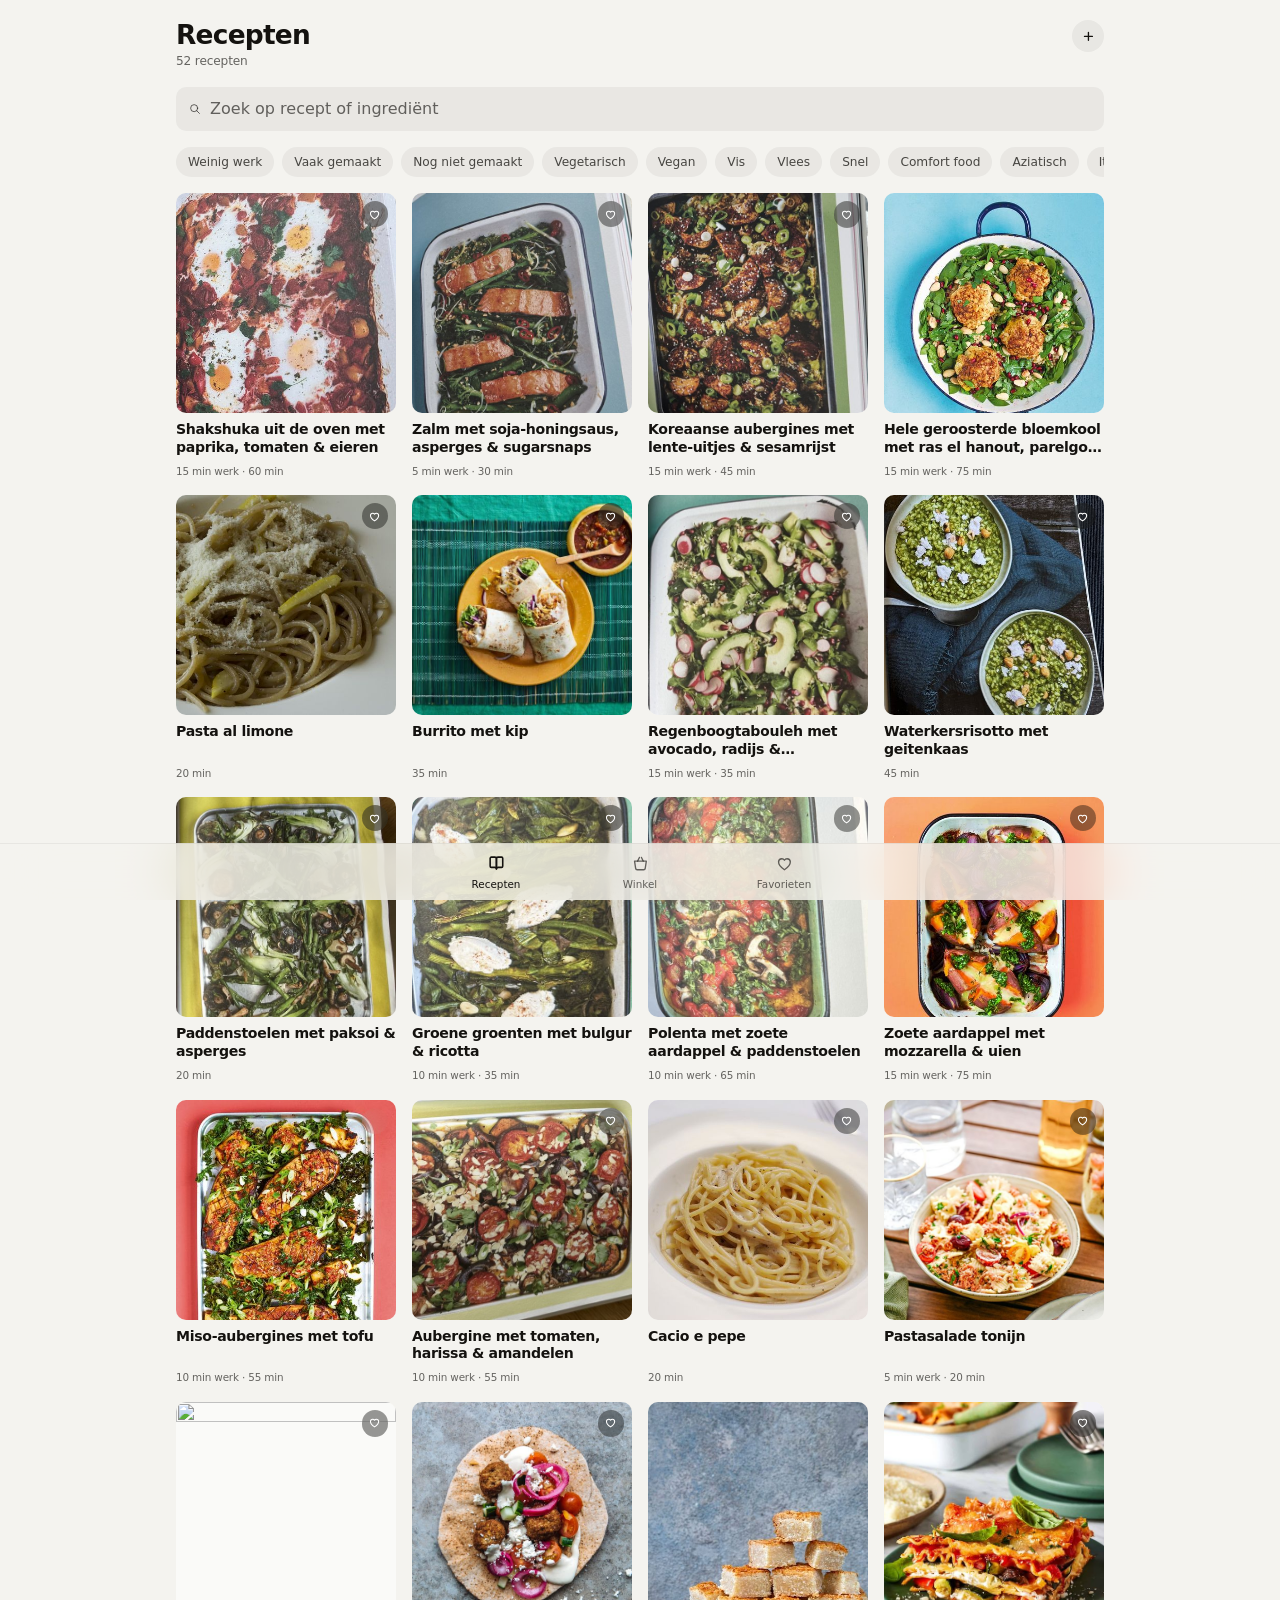
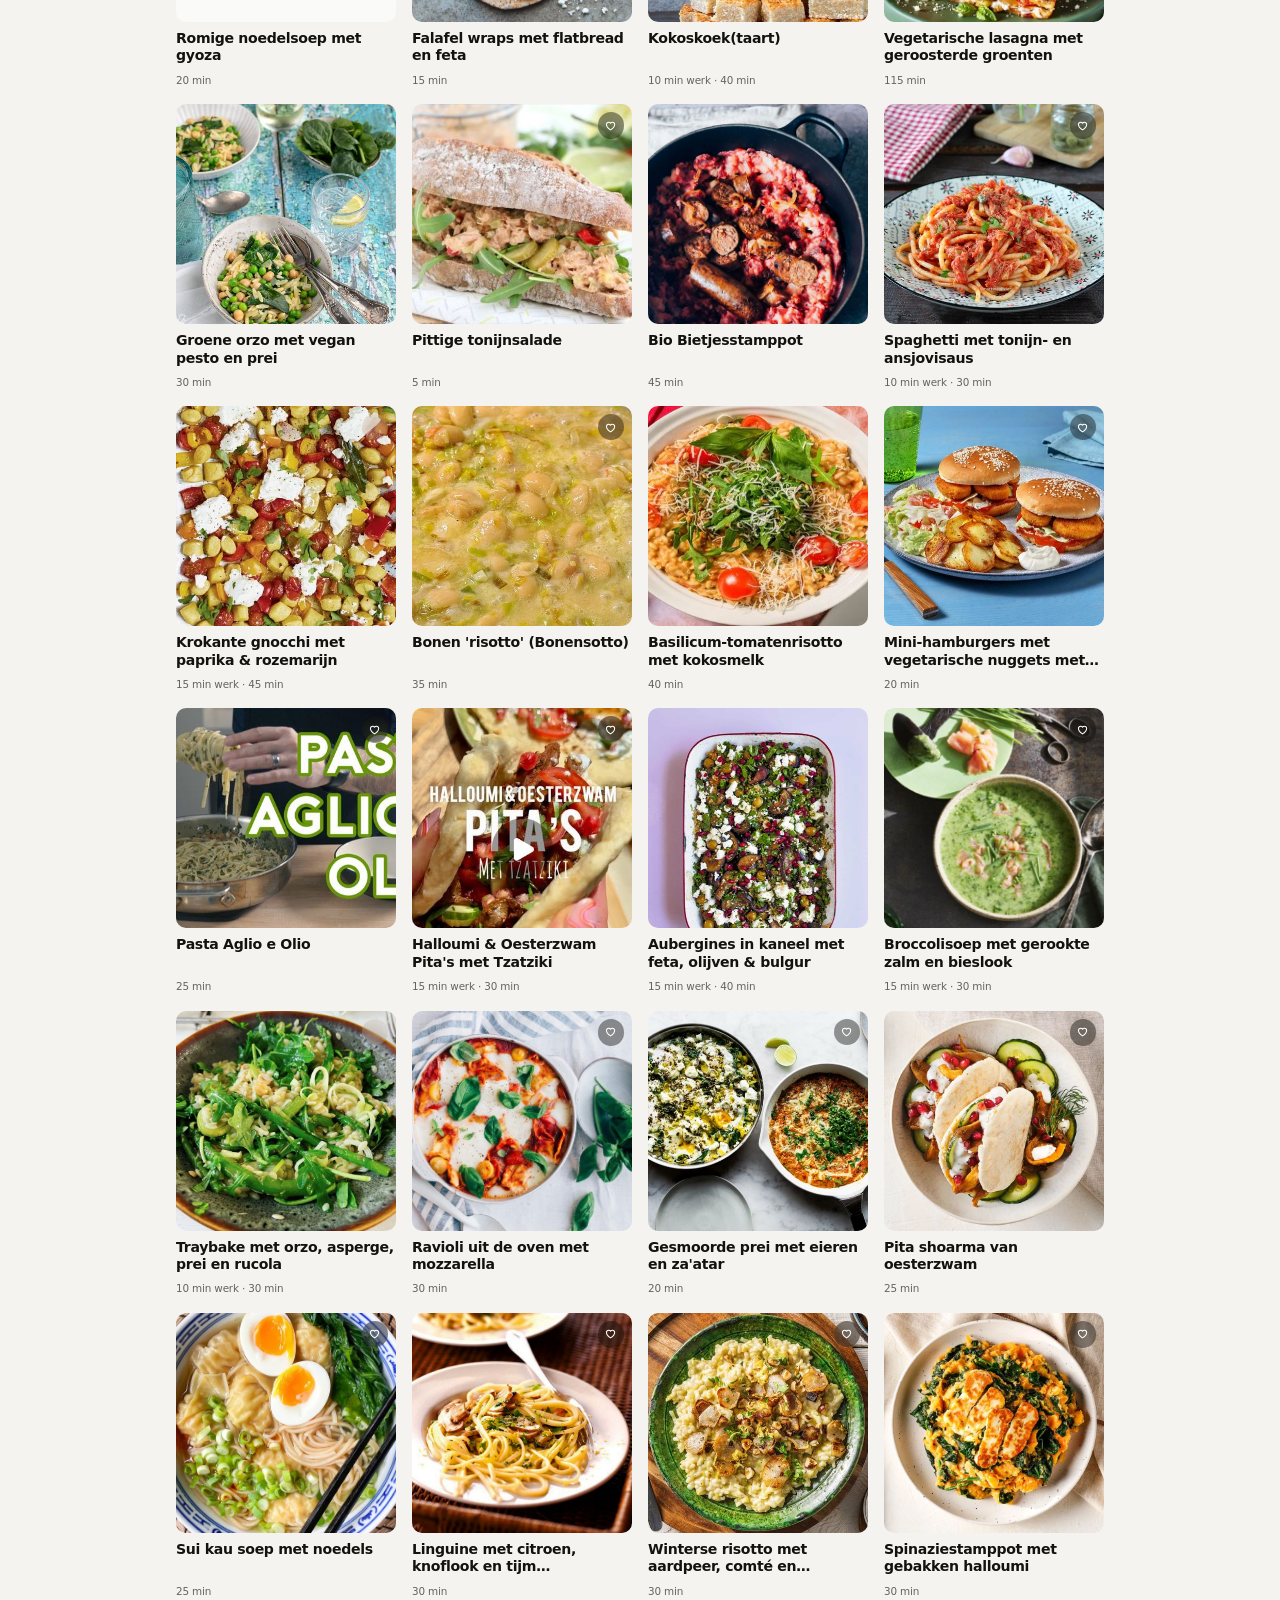
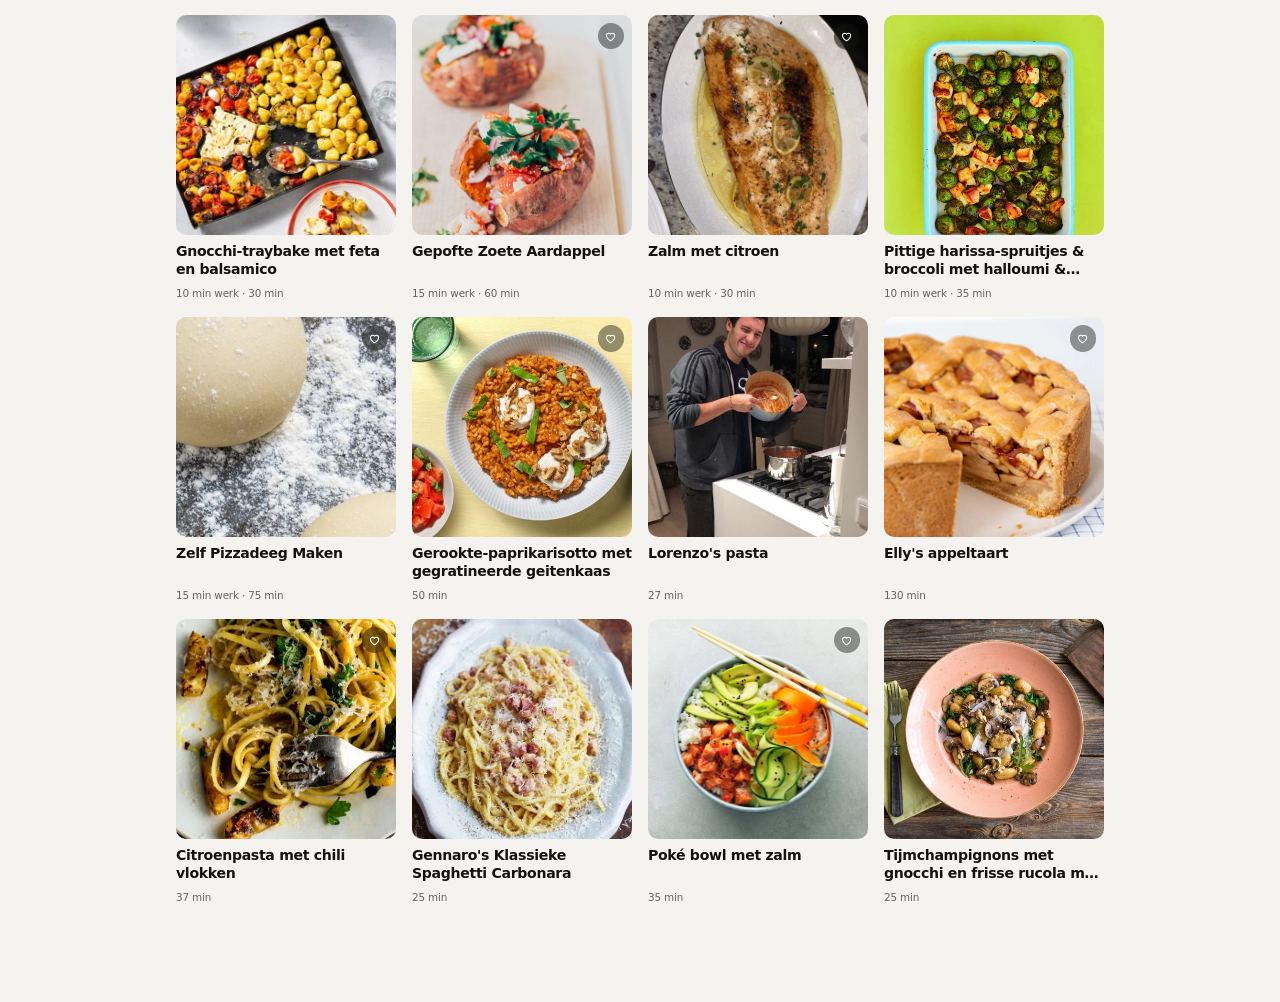
==== commit bf788b0b: "Meerdere timers tegelijk Elke stap met een tijd erin heeft een eigen timerknop, dus je tikt er zo tw" ====
--- a/docs/index.html
+++ b/docs/index.html
@@ -10,7 +10,7 @@
   <meta property="og:description" content="Persoonlijke receptenverzameling van Shar &amp; Robin">
   <meta property="og:type" content="website">
   <title>Onze Recepten</title>
-  <link rel="stylesheet" href="./css/style.css?v=311950">
+  <link rel="stylesheet" href="./css/style.css?v=448033">
   <link rel="manifest" href="./manifest.json">
   <link rel="apple-touch-icon" href="./img/icon-192.png">
   <meta name="apple-mobile-web-app-capable" content="yes">
@@ -55,7 +55,7 @@
       <svg class="ic" viewBox="0 0 24 24"><use href="#i-hart"/></svg><em>Favorieten</em></a>
   </nav>
 
-  <script src="./js/gedeeld.js?v=311950"></script>
+  <script src="./js/gedeeld.js?v=448033"></script>
   <script>
     const ALLE_TAGS = ['vegetarisch','vegan','vis','vlees','snel','comfort food',
                        'Aziatisch','Italiaans','ontbijt','lunch','diner','snack'];
--- a/docs/css/style.css
+++ b/docs/css/style.css
@@ -390,15 +390,21 @@
 .boodschappen-toast.zichtbaar{ opacity:1; transform:translateX(-50%) translateY(0) }
 
 /* ── TIMER ───────────────────────────────────────────────────────────────── */
-.timer-balk{ position:fixed; left:50%; bottom:calc(4.6rem + env(safe-area-inset-bottom));
-  transform:translateX(-50%) translateY(140%); width:min(26rem,calc(100vw - 2rem));
-  display:flex; align-items:center; gap:var(--s-3); padding:var(--s-2) var(--s-3);
+/* Meerdere timers stapelen boven de tabbalk, de nieuwste onderaan. De stapel
+   vangt zelf geen tikken op, de balken erin wel — anders ligt er een onzichtbare
+   laag over de pagina. */
+.timer-stapel{ position:fixed; left:50%; bottom:calc(4.6rem + env(safe-area-inset-bottom));
+  transform:translateX(-50%); width:min(26rem,calc(100vw - 2rem));
+  display:flex; flex-direction:column; gap:var(--s-2); z-index:900;
+  pointer-events:none }
+.timer-balk{ display:flex; align-items:center; gap:var(--s-3); padding:var(--s-2) var(--s-3);
   background:rgba(var(--grond-rgb),.82);
   -webkit-backdrop-filter:blur(24px) saturate(180%);
   backdrop-filter:blur(24px) saturate(180%);
-  border:.5px solid var(--lijn); border-radius:var(--r-groep); z-index:900;
-  transition:transform .36s cubic-bezier(.32,.72,0,1) }
-.timer-balk.zichtbaar{ transform:translateX(-50%) translateY(0) }
+  border:.5px solid var(--lijn); border-radius:var(--r-groep);
+  pointer-events:auto; opacity:0; transform:translateY(45%);
+  transition:opacity .26s ease,transform .36s cubic-bezier(.32,.72,0,1) }
+.timer-balk.zichtbaar{ opacity:1; transform:translateY(0) }
 .timer-ring{ width:1.9rem; height:1.9rem; flex-shrink:0; transform:rotate(-90deg) }
 .timer-ring circle{ fill:none; stroke-width:2.6 }
 .timer-ring__baan{ stroke:var(--vlak) }
@@ -565,7 +571,7 @@
 
 /* ── PRINT ───────────────────────────────────────────────────────────────── */
 @media print{
-  .tabbalk,.fase-balk,.timer-balk,.boodschappen-toast,.kookmodus-overlay,
+  .tabbalk,.fase-balk,.timer-stapel,.boodschappen-toast,.kookmodus-overlay,
   .hart-btn,.hero-acties,.portie-schaler,.kookmodus-btn,.boodschappen-btn,
   .print-btn,.stap-timer-knop,.echo,.search-bar,.tag-filters,.vink,
   .ingredient-foto,.ingredient-foto--leeg{ display:none!important }
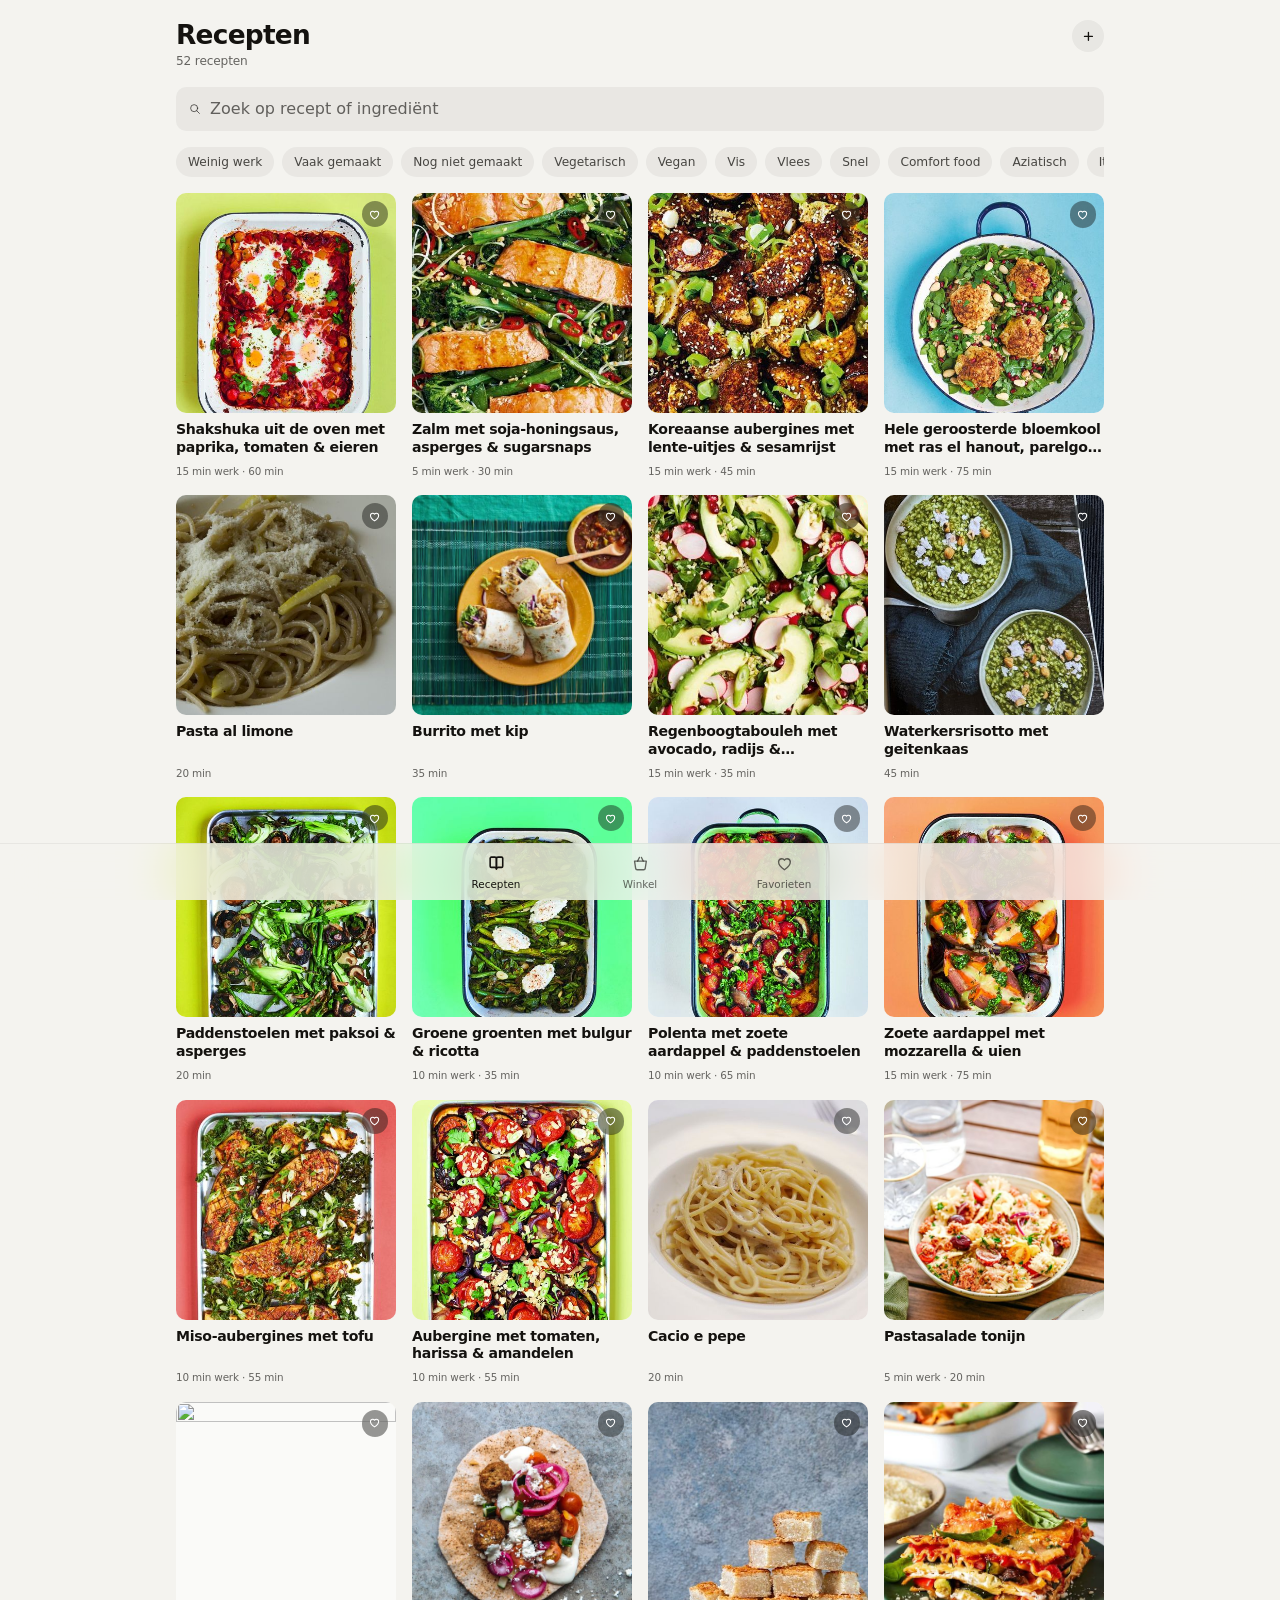
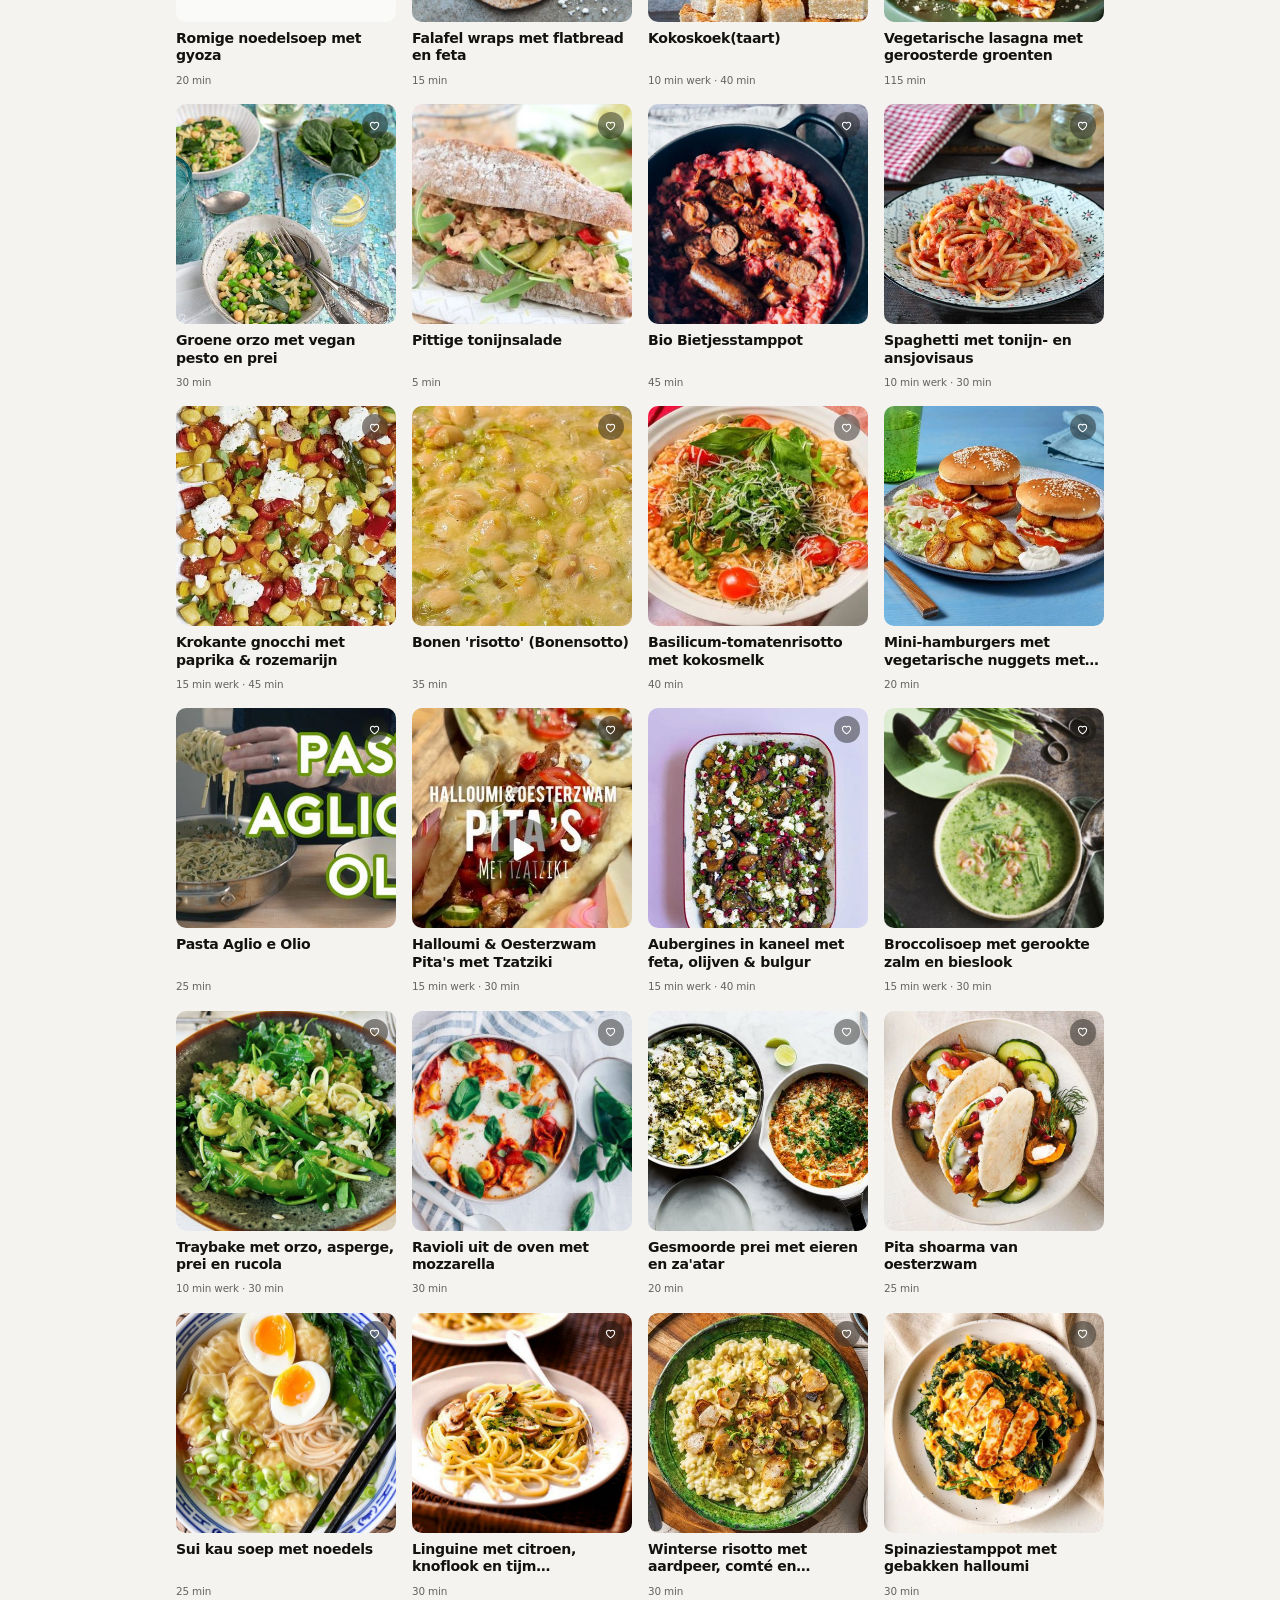
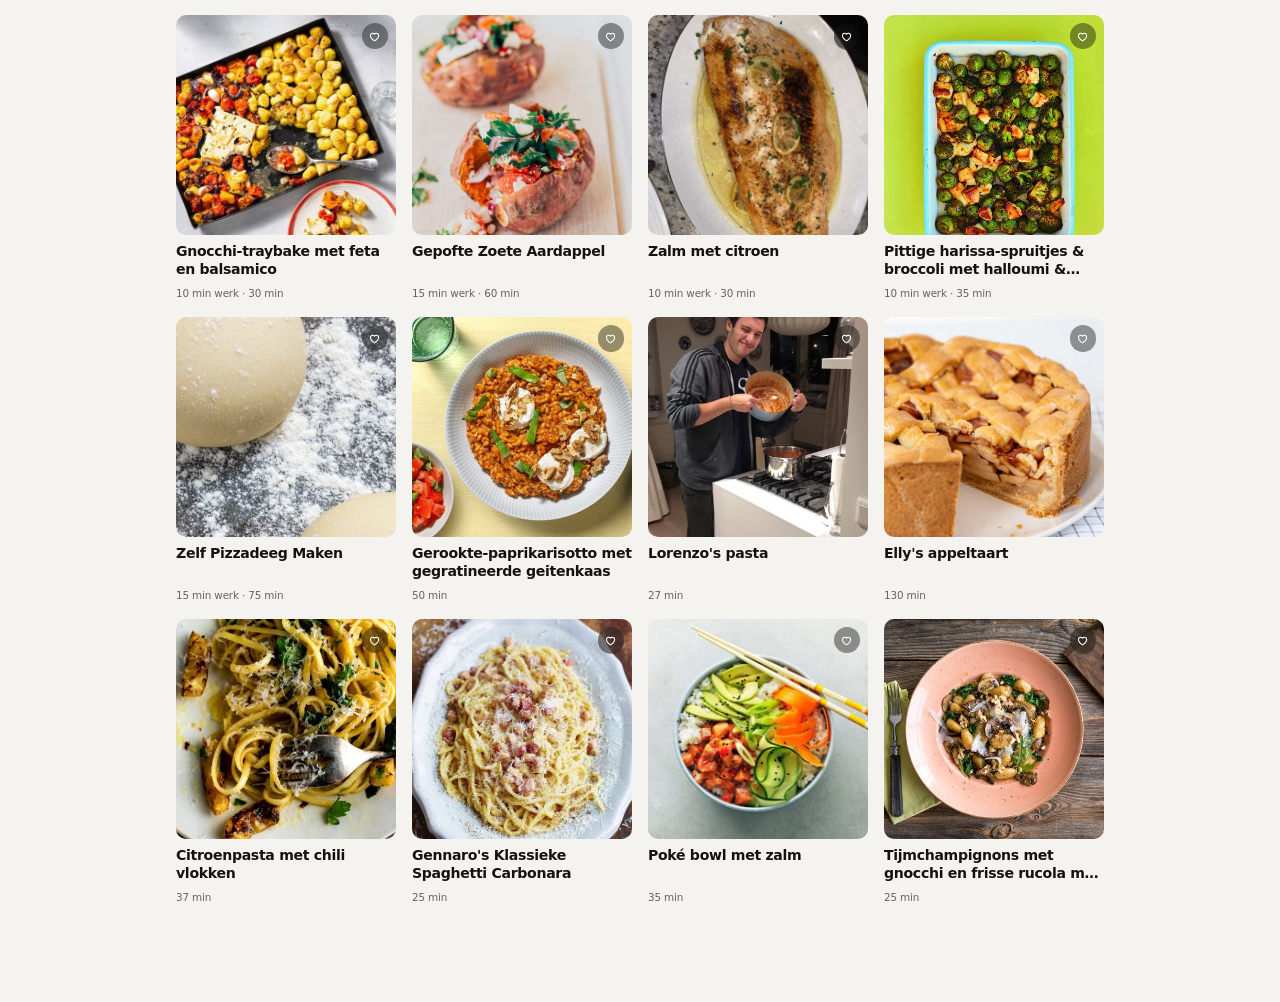
==== commit ec986a1a: "Metadata gelijkgetrokken over de vier pagina's recept.html had nog themakleuren uit een eerdere vers" ====
--- a/docs/index.html
+++ b/docs/index.html
@@ -10,7 +10,7 @@
   <meta property="og:description" content="Persoonlijke receptenverzameling van Shar &amp; Robin">
   <meta property="og:type" content="website">
   <title>Onze Recepten</title>
-  <link rel="stylesheet" href="./css/style.css?v=448033">
+  <link rel="stylesheet" href="./css/style.css?v=450773">
   <link rel="manifest" href="./manifest.json">
   <link rel="apple-touch-icon" href="./img/icon-192.png">
   <meta name="apple-mobile-web-app-capable" content="yes">
@@ -55,7 +55,7 @@
       <svg class="ic" viewBox="0 0 24 24"><use href="#i-hart"/></svg><em>Favorieten</em></a>
   </nav>
 
-  <script src="./js/gedeeld.js?v=448033"></script>
+  <script src="./js/gedeeld.js?v=450773"></script>
   <script>
     const ALLE_TAGS = ['vegetarisch','vegan','vis','vlees','snel','comfort food',
                        'Aziatisch','Italiaans','ontbijt','lunch','diner','snack'];
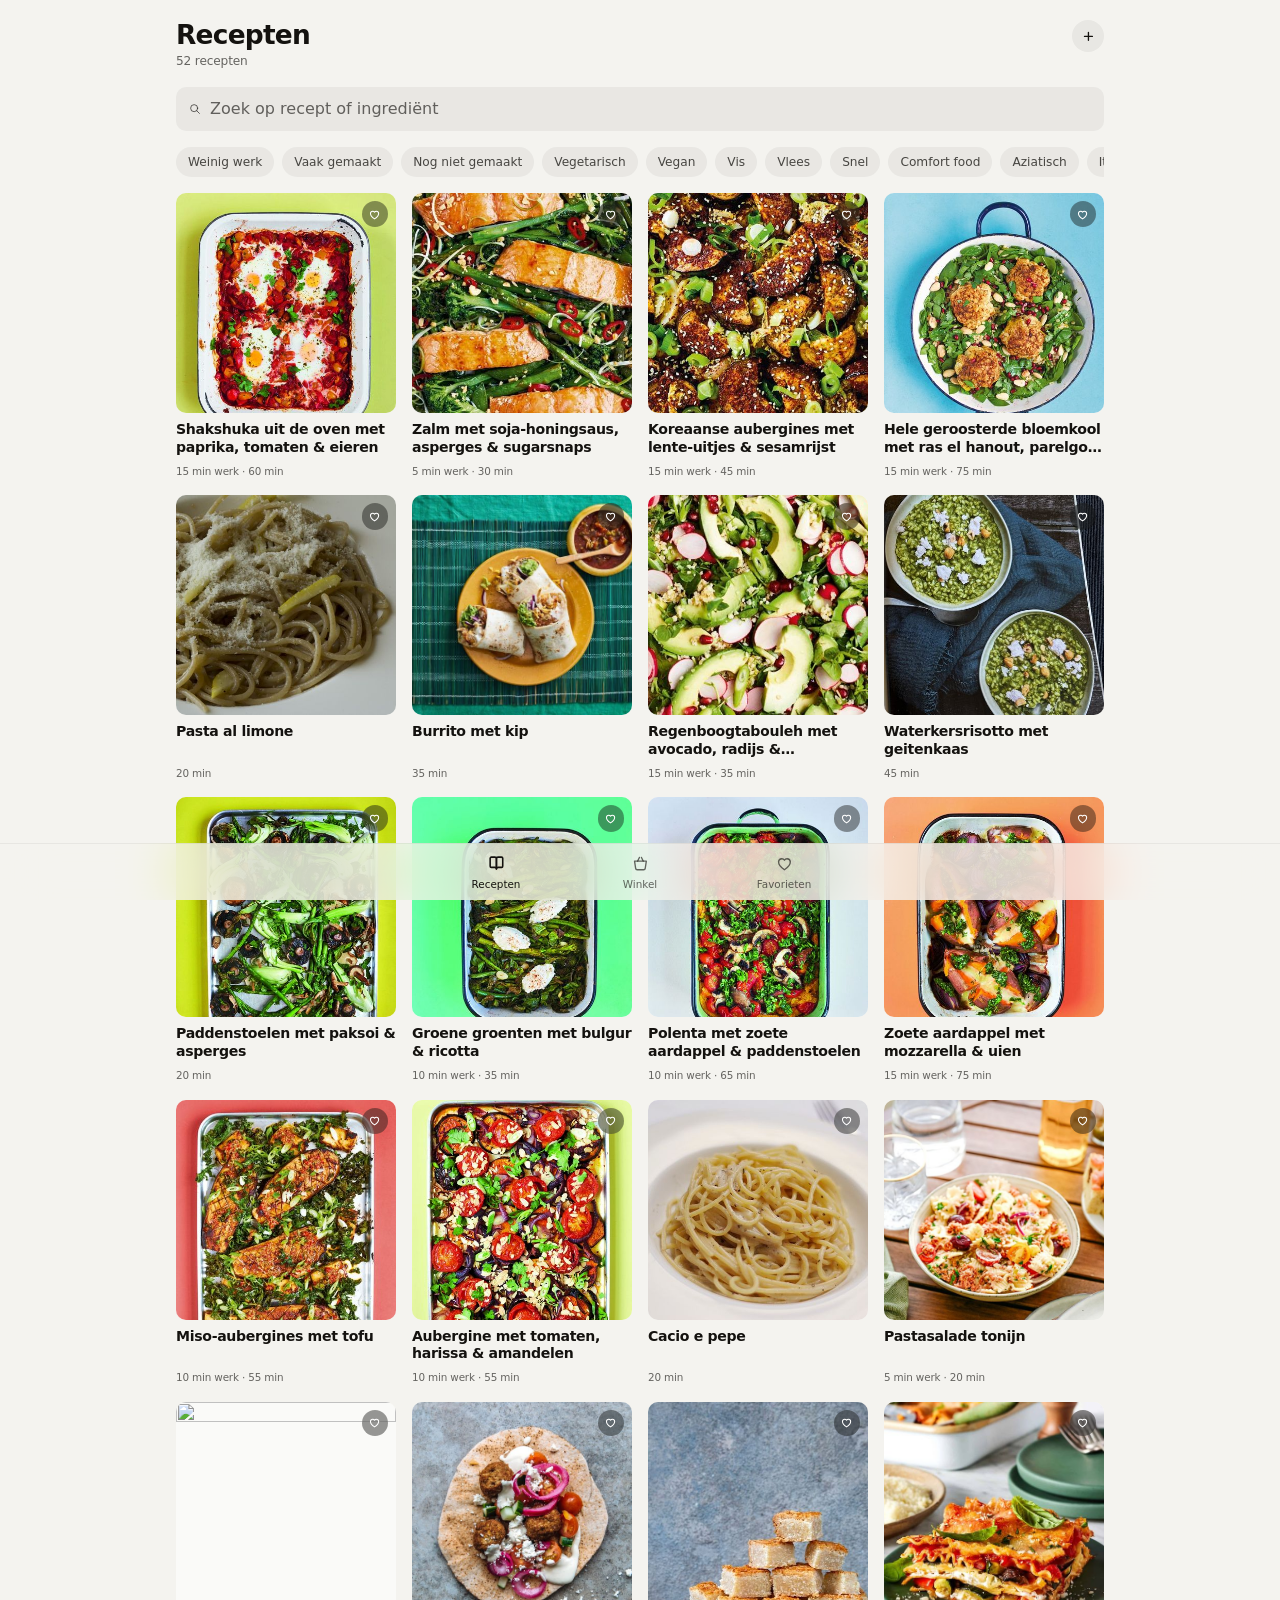
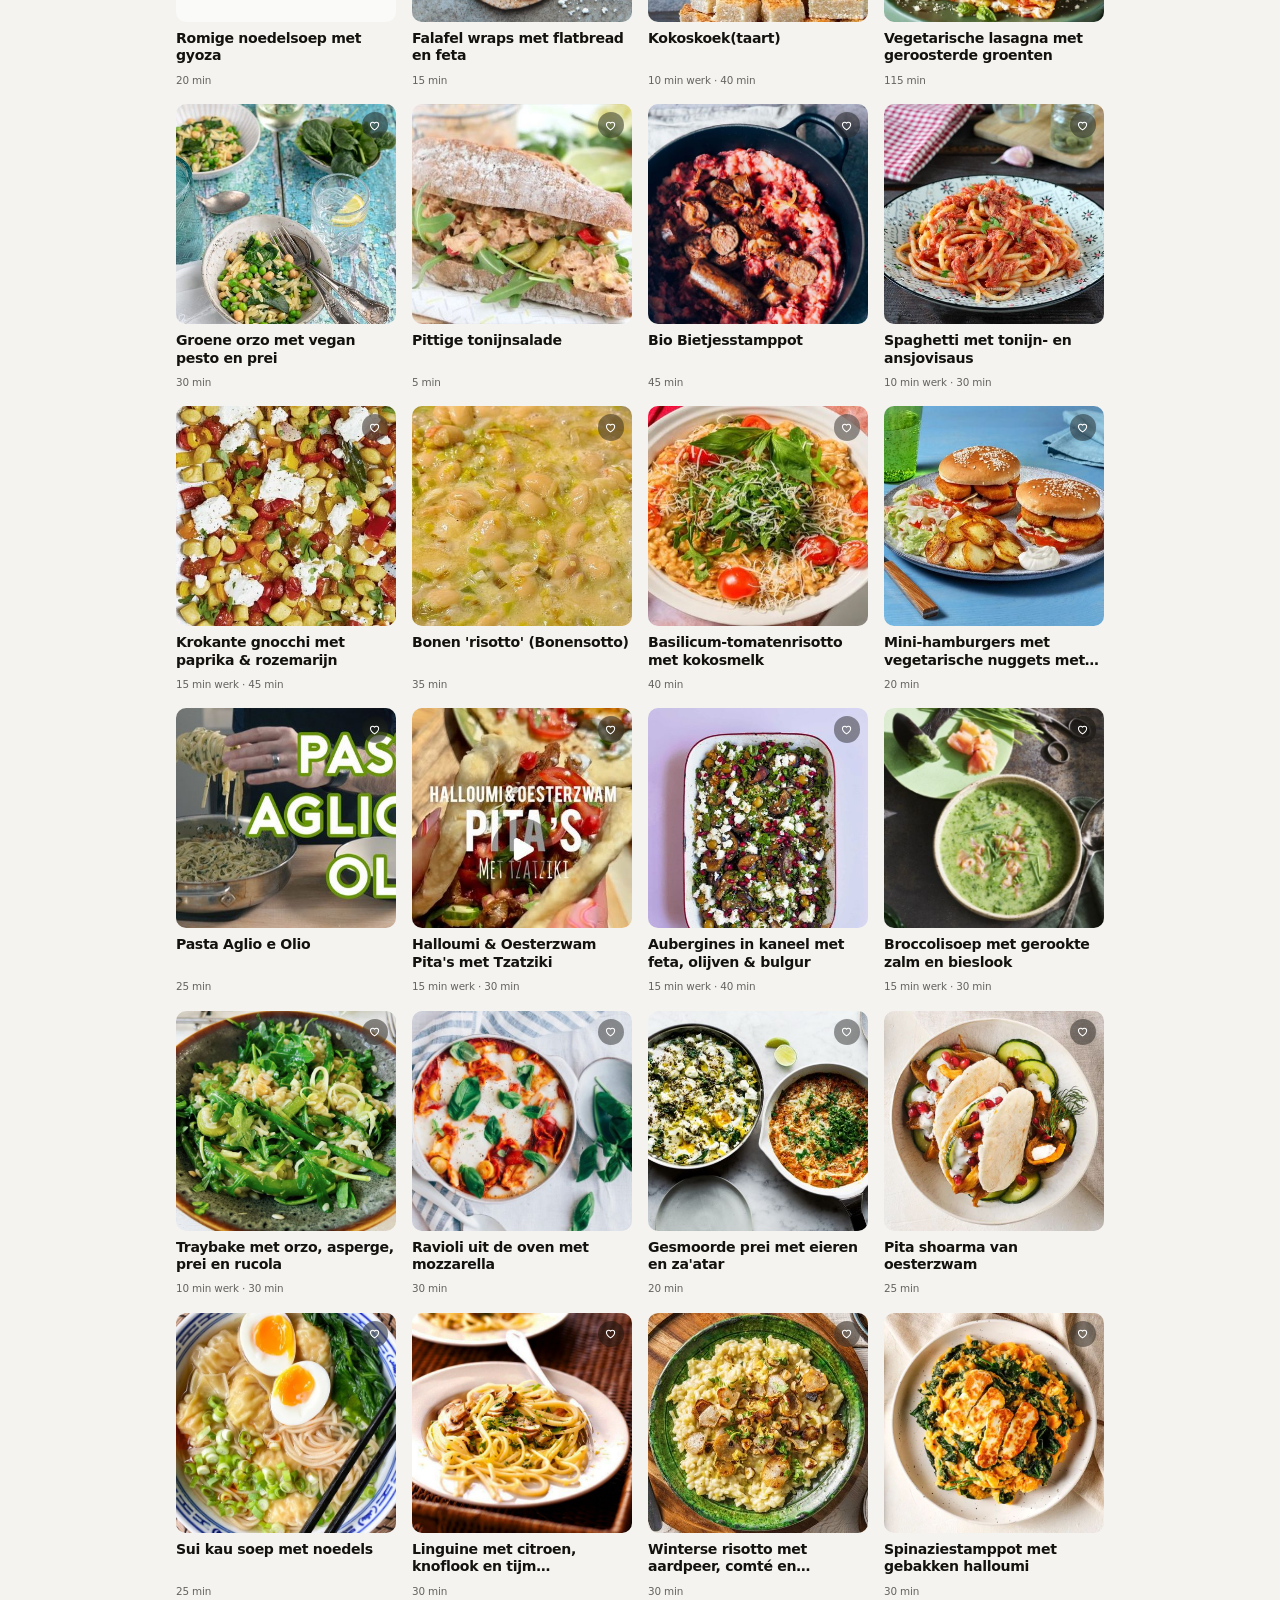
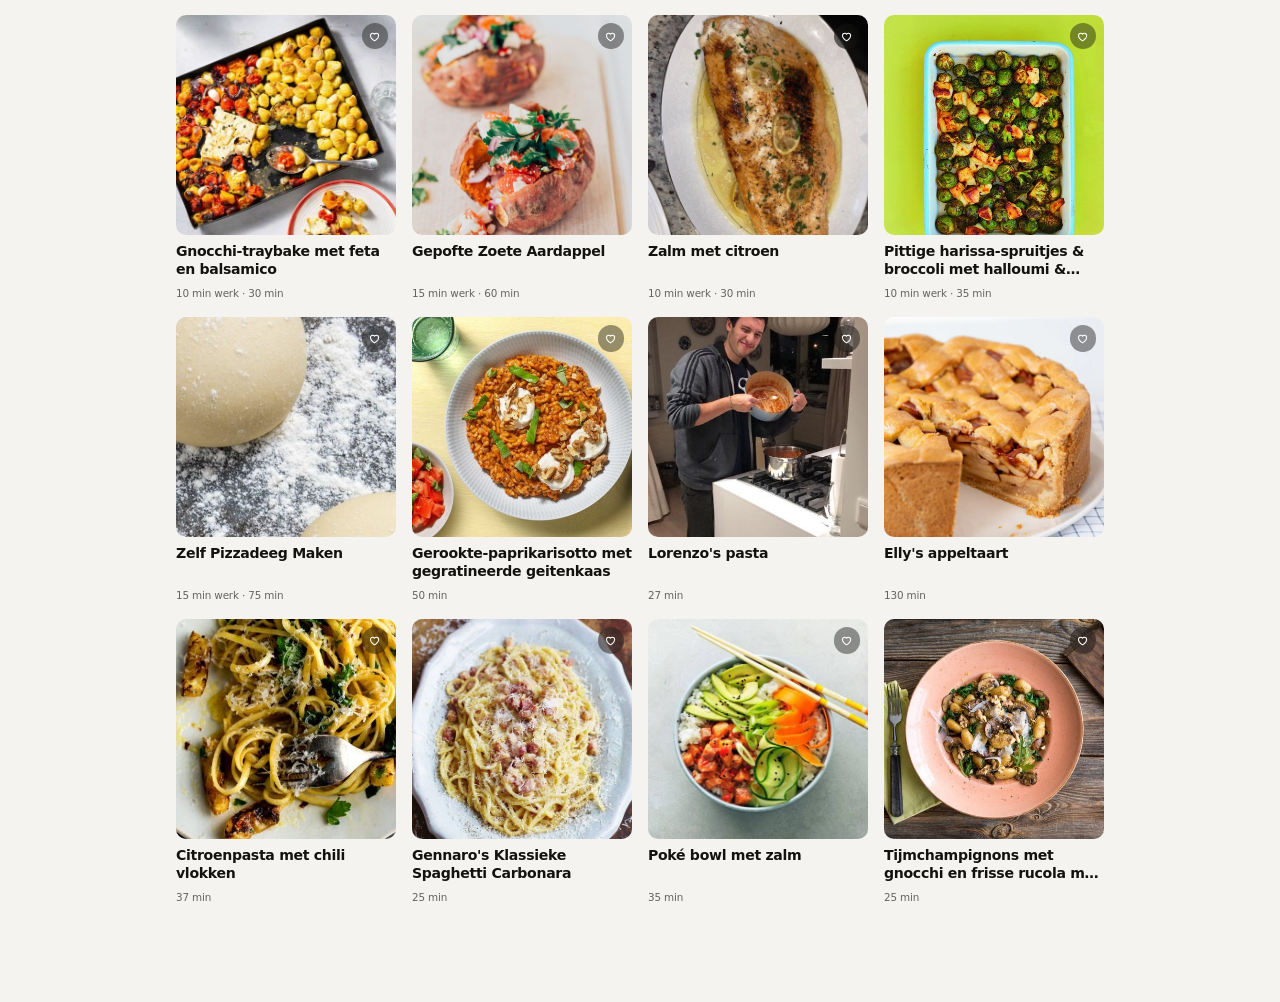
==== commit 3b5dcdab: "Demeyere-tip aangepast op zevenlaags Shar heeft zevenlaags Demeyere — Atlantis 7 of Proline 7, met I" ====
--- a/docs/index.html
+++ b/docs/index.html
@@ -10,7 +10,7 @@
   <meta property="og:description" content="Persoonlijke receptenverzameling van Shar &amp; Robin">
   <meta property="og:type" content="website">
   <title>Onze Recepten</title>
-  <link rel="stylesheet" href="./css/style.css?v=450773">
+  <link rel="stylesheet" href="./css/style.css?v=587055">
   <link rel="manifest" href="./manifest.json">
   <link rel="apple-touch-icon" href="./img/icon-192.png">
   <meta name="apple-mobile-web-app-capable" content="yes">
@@ -55,7 +55,7 @@
       <svg class="ic" viewBox="0 0 24 24"><use href="#i-hart"/></svg><em>Favorieten</em></a>
   </nav>
 
-  <script src="./js/gedeeld.js?v=450773"></script>
+  <script src="./js/gedeeld.js?v=587055"></script>
   <script>
     const ALLE_TAGS = ['vegetarisch','vegan','vis','vlees','snel','comfort food',
                        'Aziatisch','Italiaans','ontbijt','lunch','diner','snack'];
--- a/docs/css/style.css
+++ b/docs/css/style.css
@@ -331,6 +331,13 @@
   font-weight:600; display:grid; place-items:center; font-variant-numeric:tabular-nums }
 .stap--gedaan .stap-nummer{ background:var(--actief); color:#FFF }
 .stap-tekst{ flex:1 1 0; min-width:0; font-size:var(--t-sub); line-height:1.5 }
+/* De stand op de kookplaat, naast de tijd. Zelfde vorm als de timerknop maar
+   stil: het is informatie, geen knop. */
+.stap-stand{ display:inline-flex; align-items:center; margin-left:var(--s-2);
+  padding:2px var(--s-2); border-radius:var(--r-pil); background:var(--vlak);
+  color:var(--inkt-2); font-size:var(--t-cap); font-weight:600;
+  white-space:nowrap; vertical-align:baseline }
+
 .stap-timer-knop{ display:inline-flex; align-items:center; gap:var(--s-1);
   margin-left:var(--s-2); padding:2px var(--s-2); border:1px solid var(--lijn-sterk);
   border-radius:var(--r-pil); background:none; color:var(--inkt);
@@ -519,6 +526,9 @@
 .km-ing b{ color:var(--inkt); font-weight:600; font-variant-numeric:tabular-nums }
 .km-stap-tekst{ font-size:min(1.8rem,36px); font-weight:400; line-height:1.3;
   letter-spacing:-.022em; text-align:center; max-width:26ch }
+.km-stand{ font-size:min(1.05rem,21px); font-weight:600; color:var(--inkt-2);
+  text-align:center }
+.km-stand[hidden]{ display:none }
 .km-timer-knop{ border:1px solid var(--lijn-sterk); border-radius:var(--r-pil);
   background:none; color:var(--inkt); font-family:inherit; font-size:min(1.05rem,21px);
   font-weight:600; min-height:52px; padding:var(--s-3) var(--s-6); cursor:pointer;
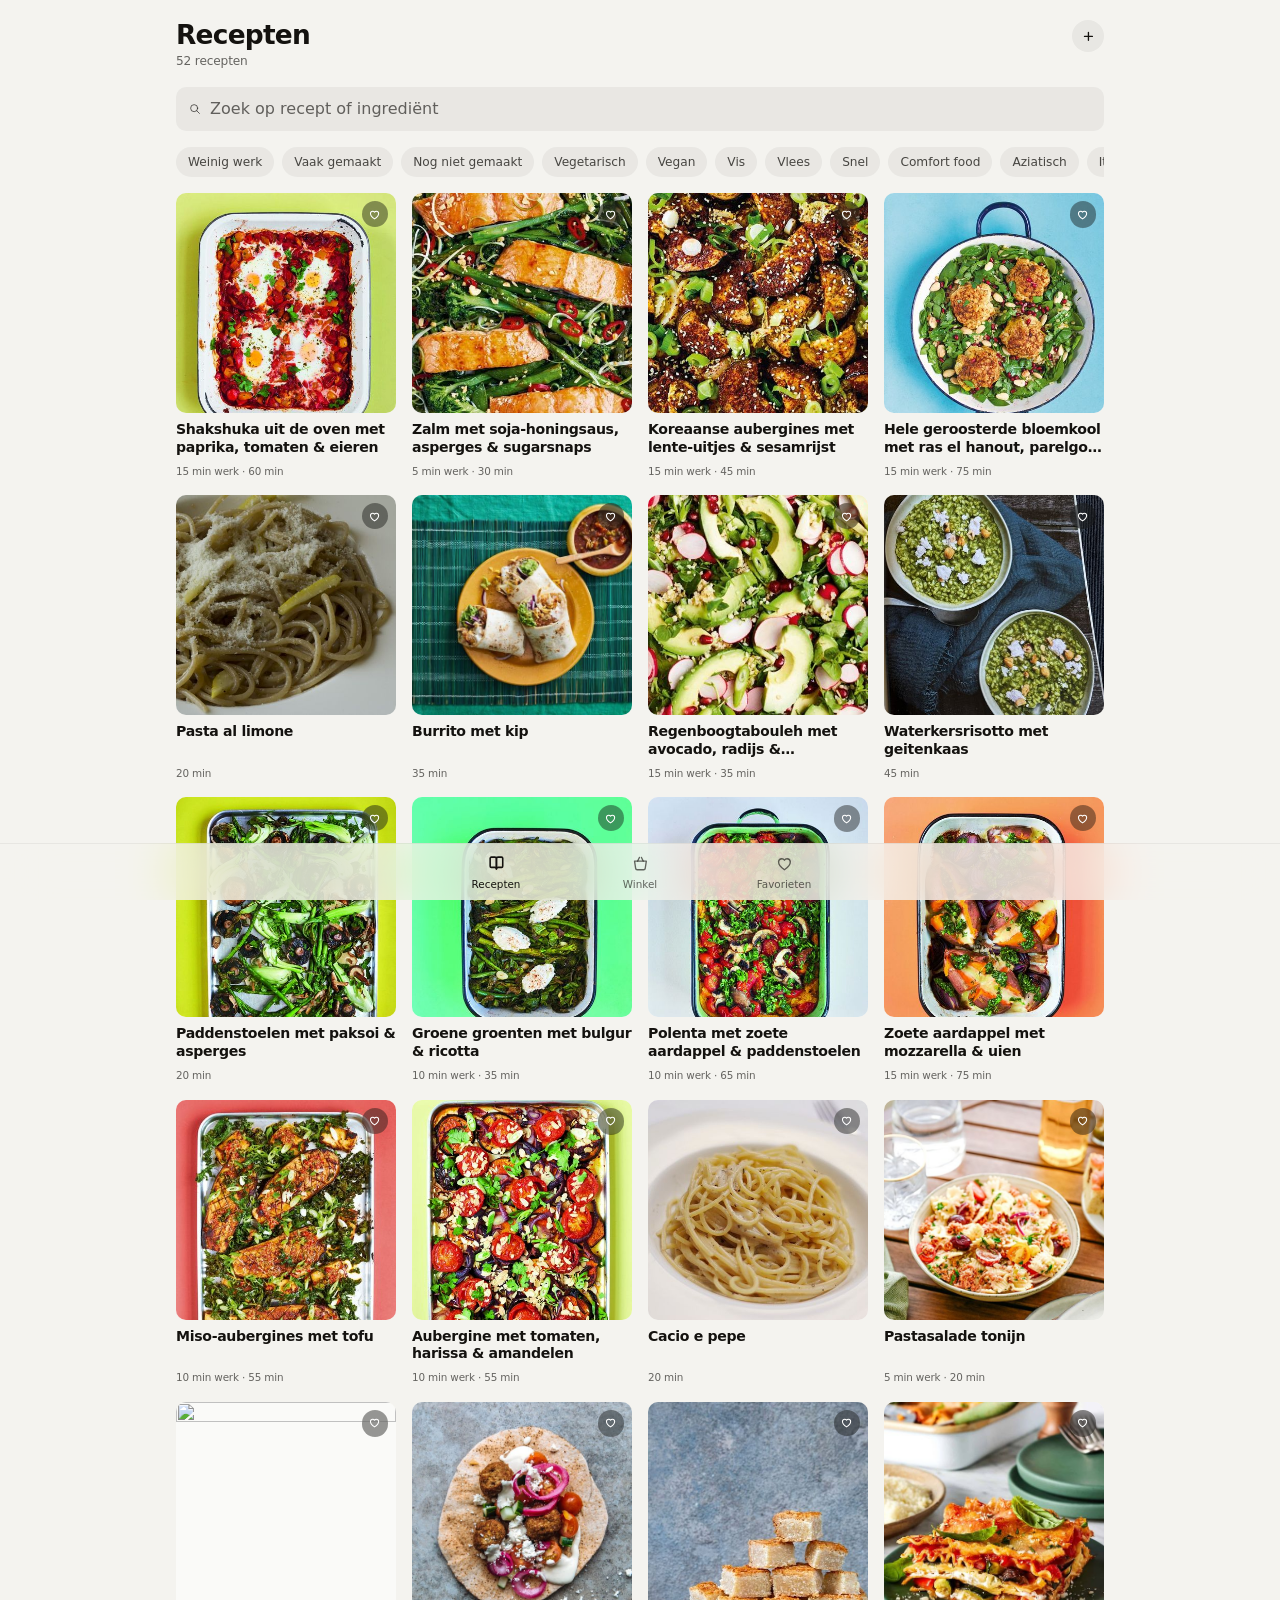
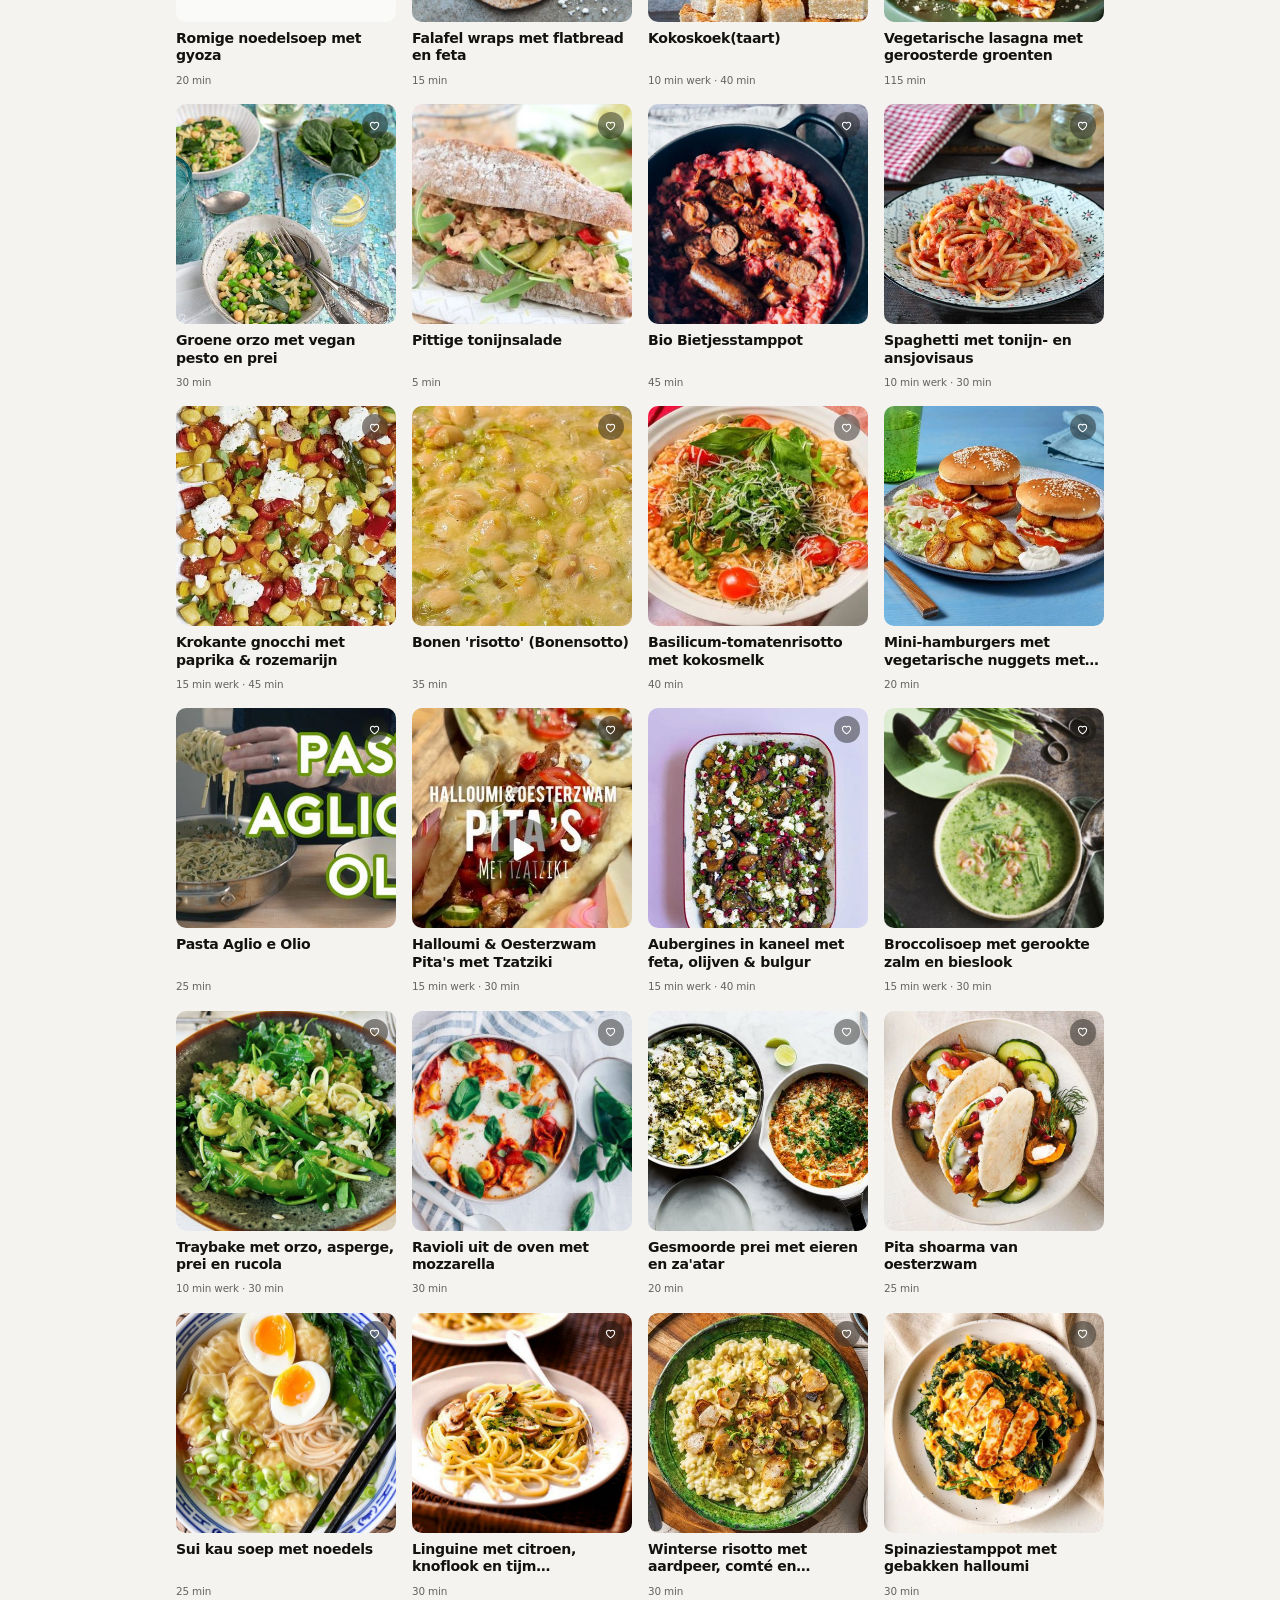
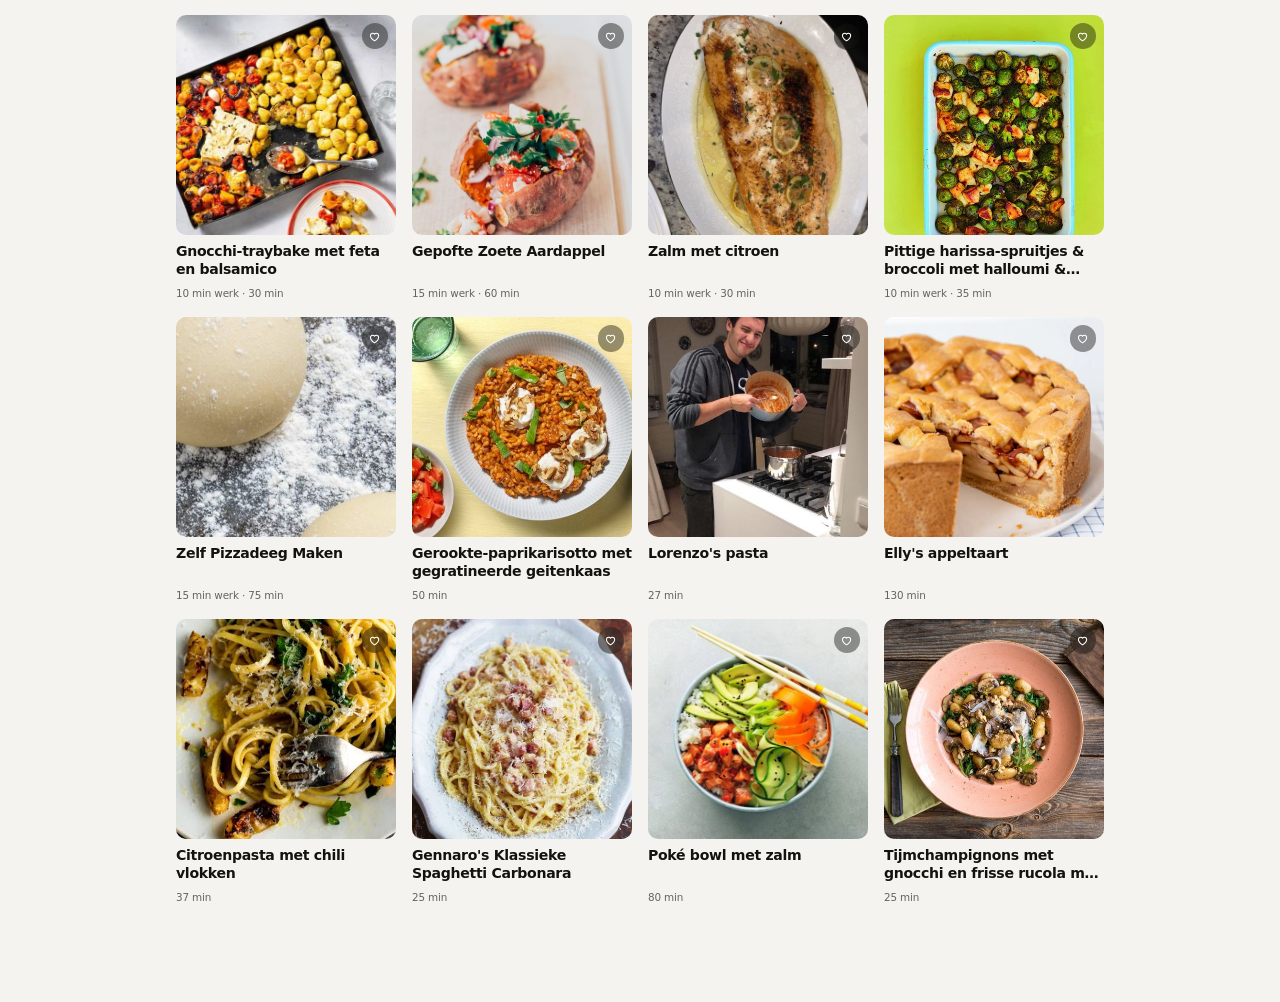
==== commit 7ede6e47: "QA-ronde: testharnas, een planningsfout en twee opruimingen Tests toegevoegd in Scripts/tests, die d" ====
--- a/docs/index.html
+++ b/docs/index.html
@@ -10,7 +10,7 @@
   <meta property="og:description" content="Persoonlijke receptenverzameling van Shar &amp; Robin">
   <meta property="og:type" content="website">
   <title>Onze Recepten</title>
-  <link rel="stylesheet" href="./css/style.css?v=587055">
+  <link rel="stylesheet" href="./css/style.css?v=684057">
   <link rel="manifest" href="./manifest.json">
   <link rel="apple-touch-icon" href="./img/icon-192.png">
   <meta name="apple-mobile-web-app-capable" content="yes">
@@ -55,7 +55,7 @@
       <svg class="ic" viewBox="0 0 24 24"><use href="#i-hart"/></svg><em>Favorieten</em></a>
   </nav>
 
-  <script src="./js/gedeeld.js?v=587055"></script>
+  <script src="./js/gedeeld.js?v=684057"></script>
   <script>
     const ALLE_TAGS = ['vegetarisch','vegan','vis','vlees','snel','comfort food',
                        'Aziatisch','Italiaans','ontbijt','lunch','diner','snack'];
@@ -113,11 +113,25 @@
        Daarom: korte termen moeten aan het begin van een woord staan. Vanaf
        vier letters mag het ook middenin, want dan zoek je meestal op een
        samenstelling — 'kool' hoort boerenkool en bloemkool te vinden. */
+    /* Woorden die wel met een korte zoekterm beginnen maar nooit een
+       ingrediënt zijn. Zonder deze lijst geeft 'ui' ook Ravioli úít de oven en
+       'knoflook, úíteen en geschild'. */
+    const GEEN_INGREDIENT = /^(uit|uiteen|uiterst|uiteindelijk|uitgelekte|uitgeperste|een|eens|eerst|en|eetlepel|eetlepels)$/i;
+
     function zoekMatch(r, term) {
-      const woordBegin = new RegExp('(^|[^a-zà-ÿ])' + term.replace(/[.*+?^${}()|[\]\\]/g, '\\$&'), 'i');
-      const raak = (tekst) => term.length >= 4
-        ? tekst.toLowerCase().includes(term)
-        : woordBegin.test(tekst);
+      const veilig = term.replace(/[.*+?^${}()|[\]\\]/g, '\\$&');
+      const woorden = new RegExp('(^|[^a-zà-ÿ])(' + veilig + '[a-zà-ÿ]*)', 'gi');
+      const raak = (tekst) => {
+        if (term.length >= 4) return tekst.toLowerCase().includes(term);
+        // Korte term: aan het begin van een woord, en dat woord moet een
+        // ingrediënt kúnnen zijn.
+        woorden.lastIndex = 0;
+        let m;
+        while ((m = woorden.exec(tekst)) !== null) {
+          if (!GEEN_INGREDIENT.test(m[2])) return true;
+        }
+        return false;
+      };
       return raak(r.titel) || r.ingredienten.some(i => raak(i.naam));
     }
 
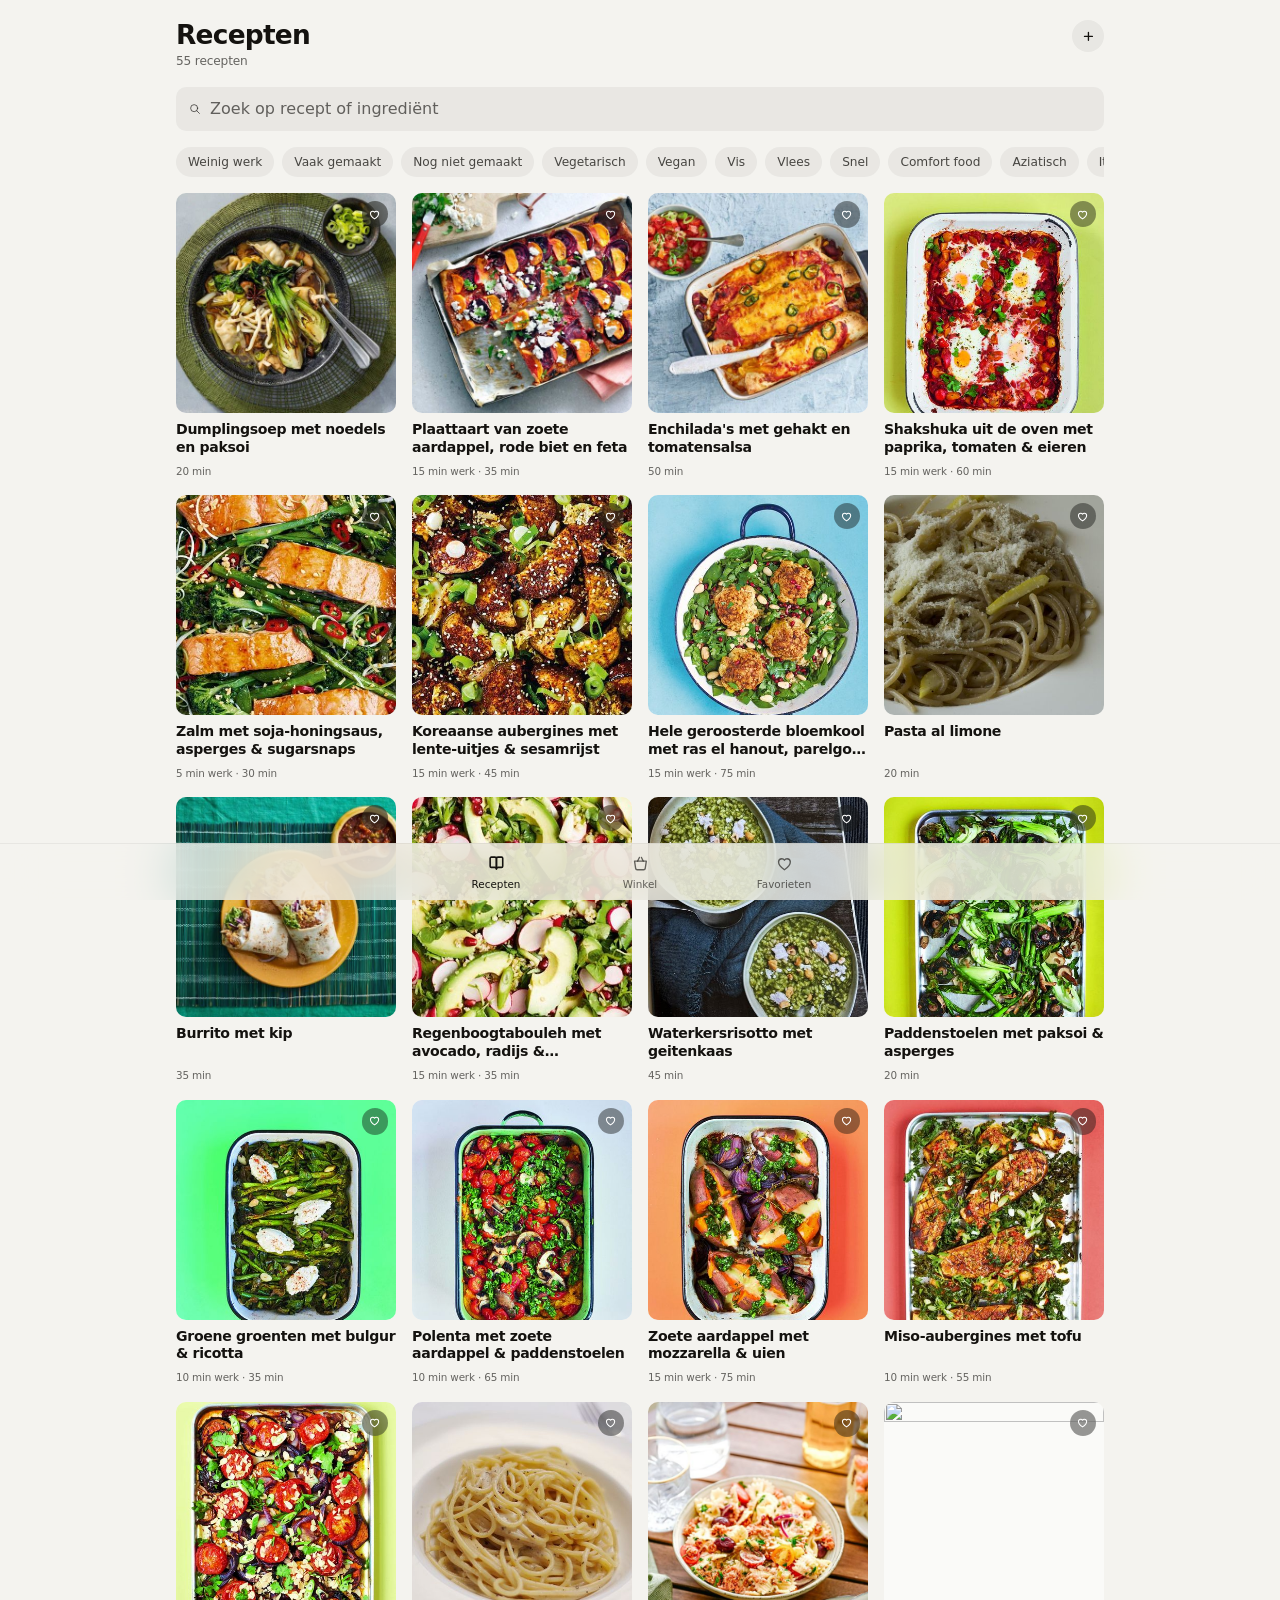
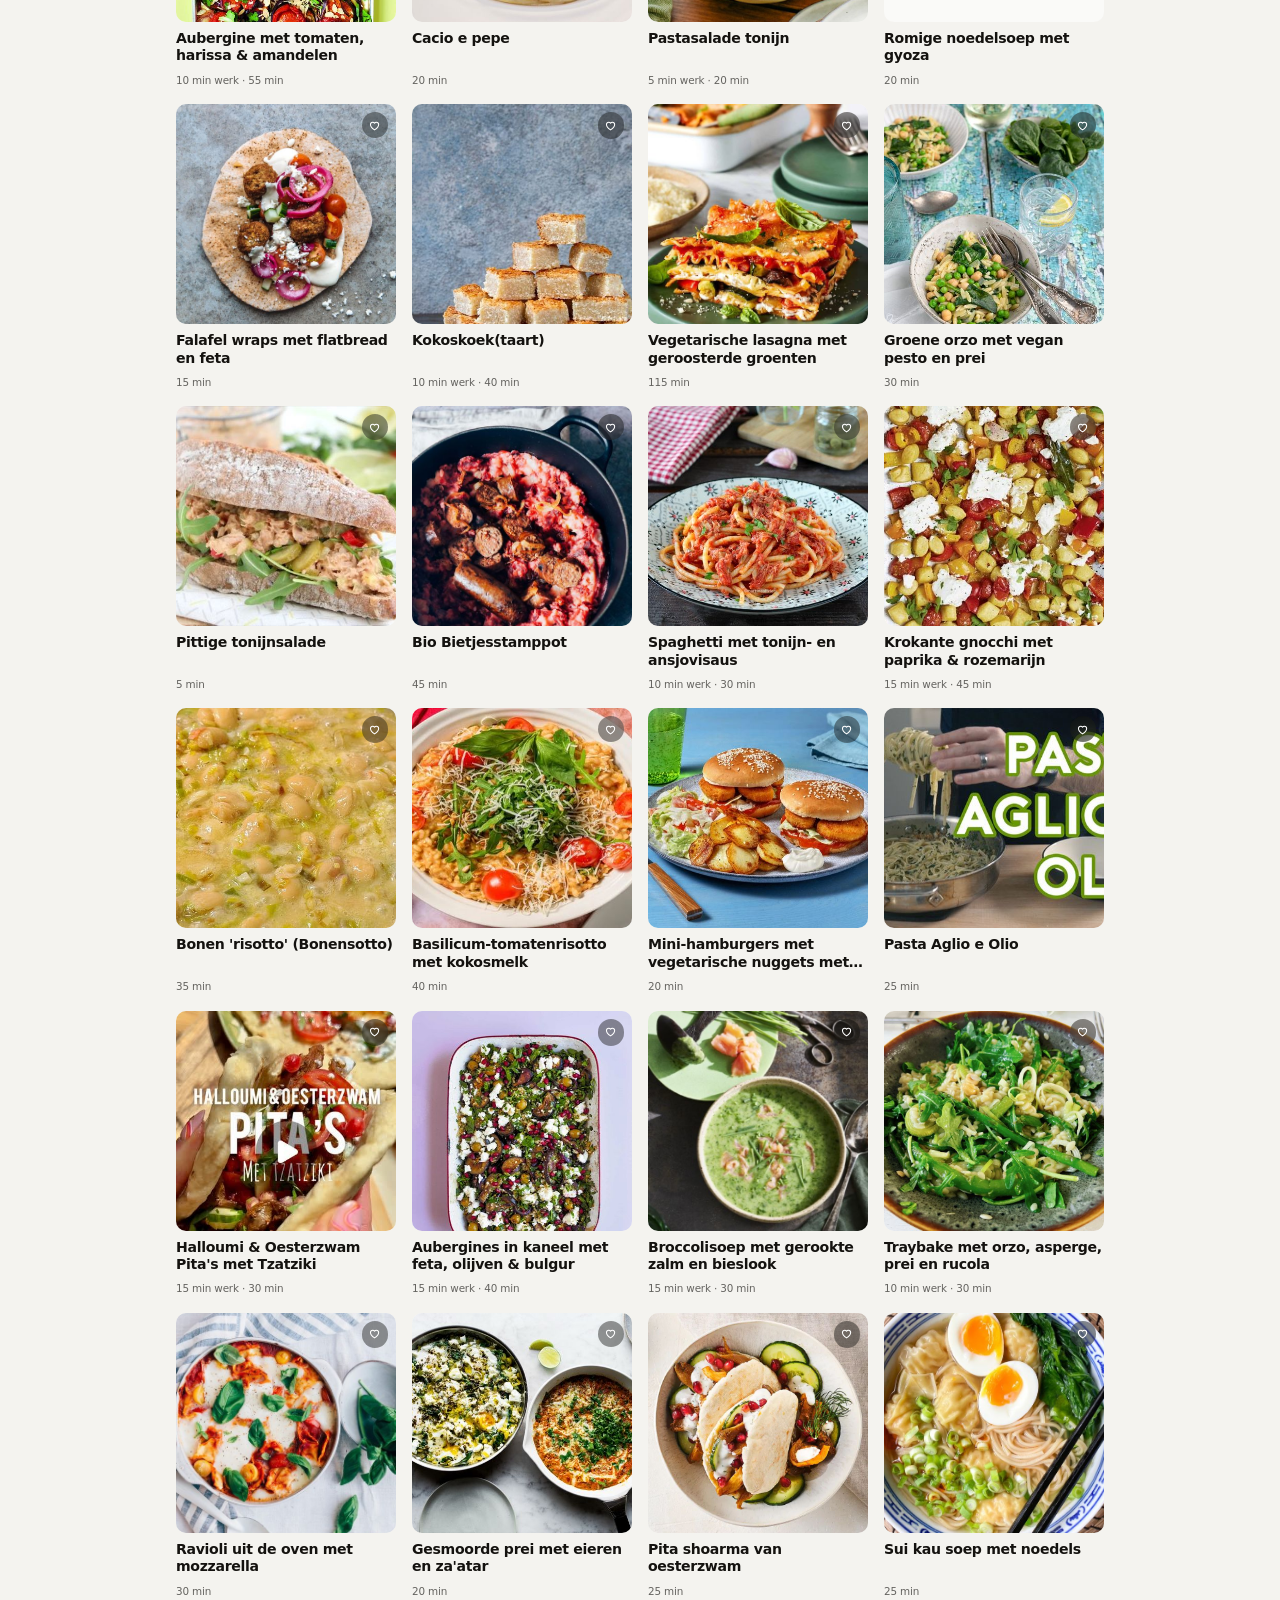
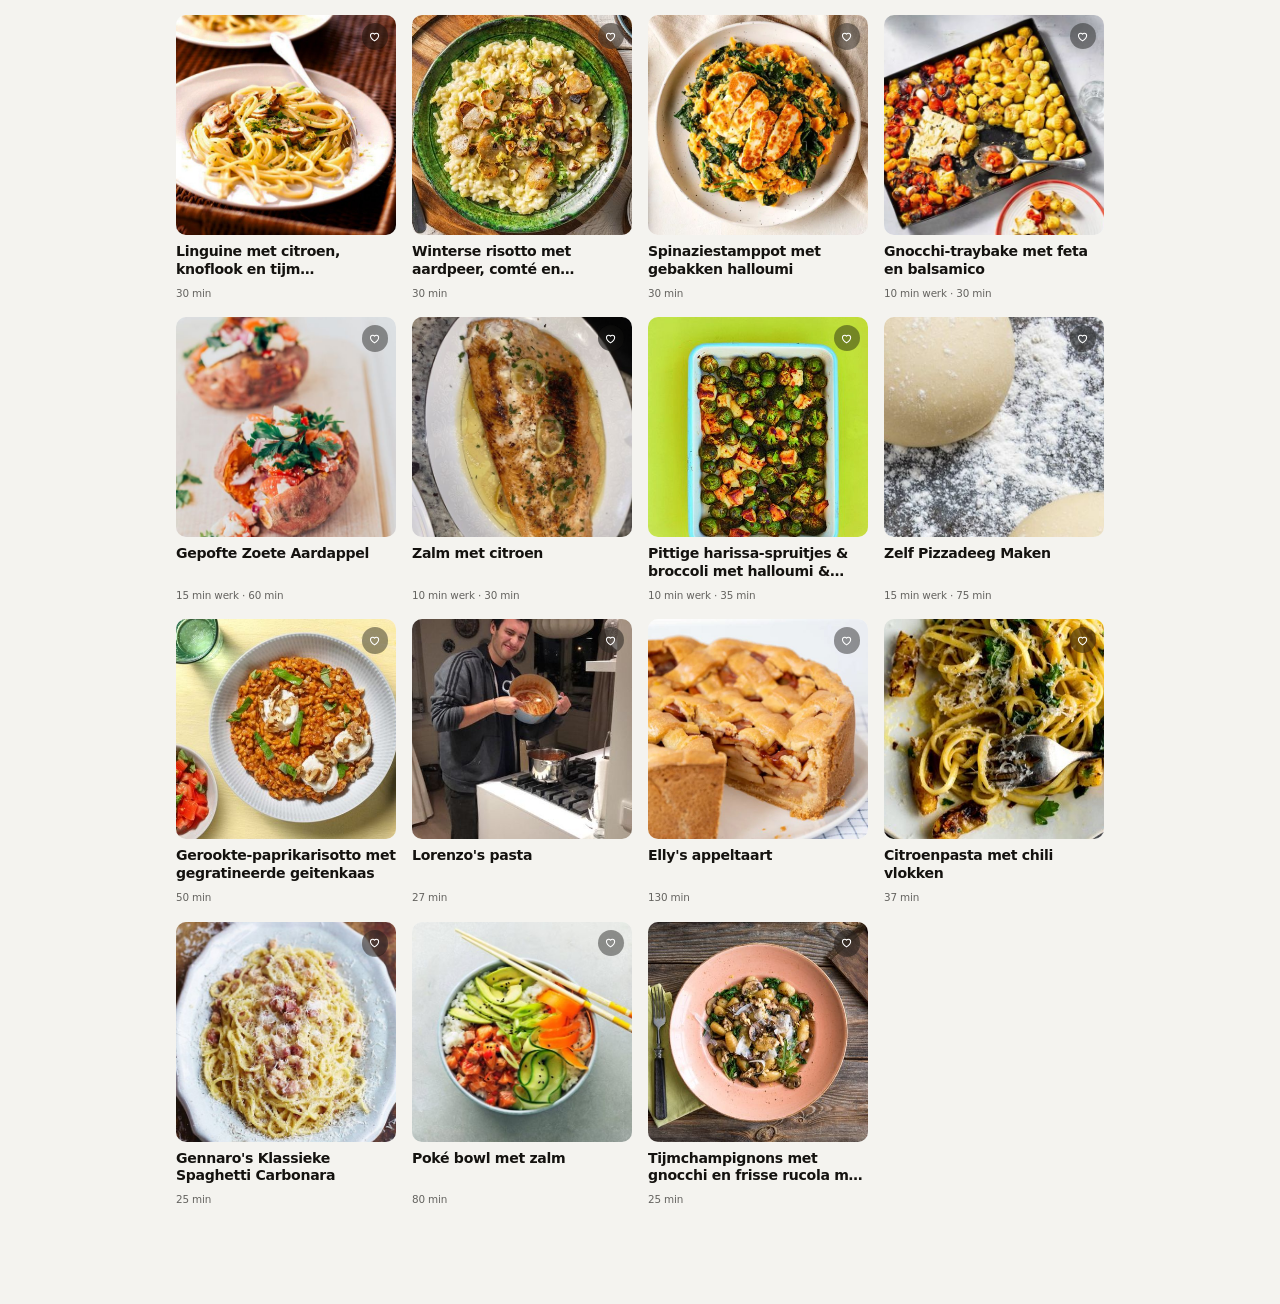
==== commit 4a8c9f07: "Nieuw app-icoon, en een favicon die er nog helemaal niet was Het oude icoon was een schreef-R op zwa" ====
--- a/docs/index.html
+++ b/docs/index.html
@@ -10,8 +10,10 @@
   <meta property="og:description" content="Persoonlijke receptenverzameling van Shar &amp; Robin">
   <meta property="og:type" content="website">
   <title>Onze Recepten</title>
-  <link rel="stylesheet" href="./css/style.css?v=684057">
+  <link rel="stylesheet" href="./css/style.css?v=220359">
   <link rel="manifest" href="./manifest.json">
+  <link rel="icon" href="./img/icon.svg" type="image/svg+xml">
+  <link rel="icon" href="./favicon.ico" sizes="48x48">
   <link rel="apple-touch-icon" href="./img/icon-192.png">
   <meta name="apple-mobile-web-app-capable" content="yes">
 </head>
@@ -55,7 +57,7 @@
       <svg class="ic" viewBox="0 0 24 24"><use href="#i-hart"/></svg><em>Favorieten</em></a>
   </nav>
 
-  <script src="./js/gedeeld.js?v=684057"></script>
+  <script src="./js/gedeeld.js?v=220359"></script>
   <script>
     const ALLE_TAGS = ['vegetarisch','vegan','vis','vlees','snel','comfort food',
                        'Aziatisch','Italiaans','ontbijt','lunch','diner','snack'];
